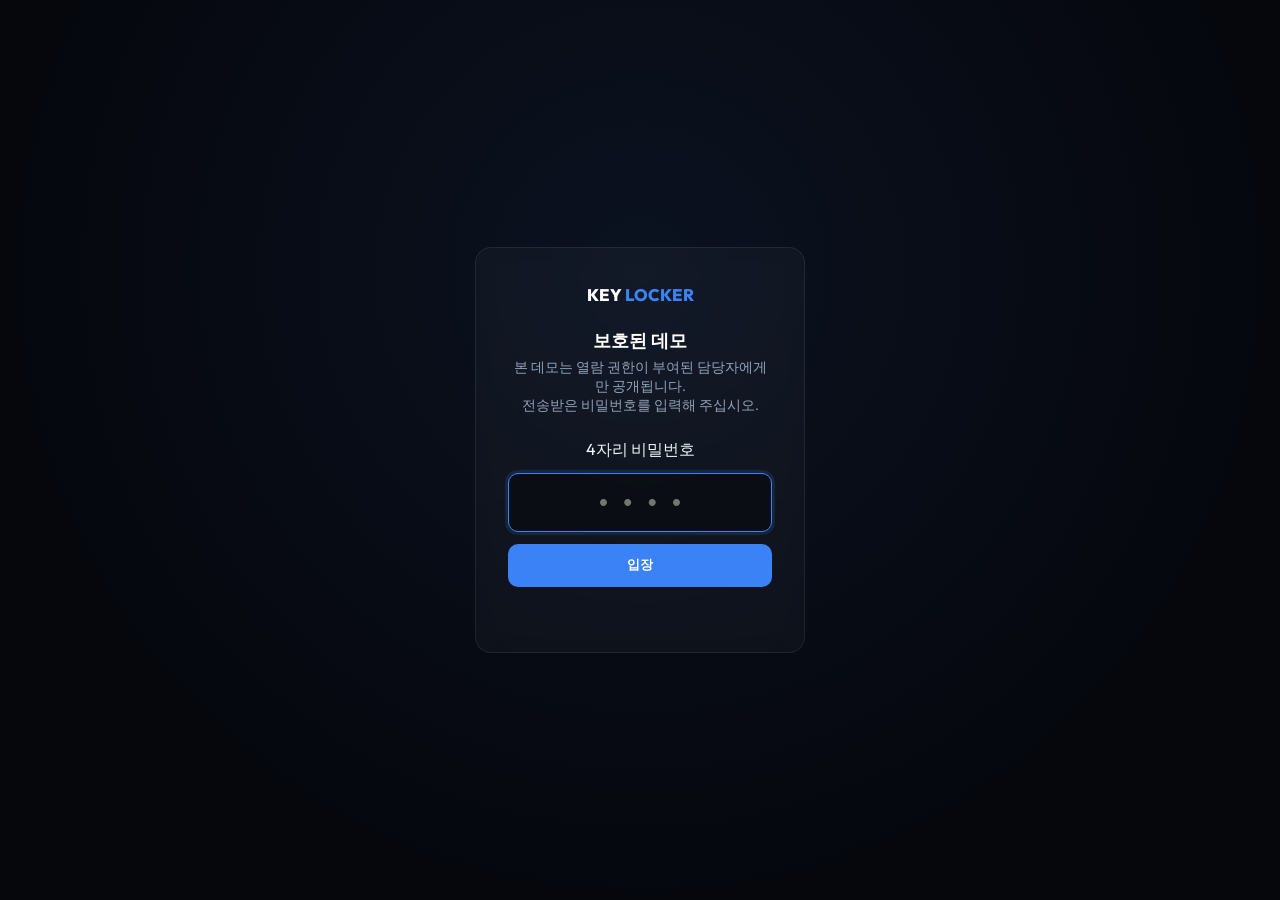
==== dashboard.html @ 2aec8d70 "스크롤 문서형을 메인으로 승격, 슬라이드덱 제거 및 대시보드 분리(dashboard.html) Co-Authored-By: Claude Fable 5 <noreply@anthrop" ====
<!DOCTYPE html>
<html lang="ko">
<head>
  <meta charset="UTF-8">
  <meta name="viewport" content="width=device-width, initial-scale=1.0">
  <title>무인 차량 키 보관함 키오스크 — 실시간 데모</title>
  <meta name="description" content="무인 차량 키 보관함 키오스크의 21.5인치 터치 UI와 20구 보관함 관리 대시보드 시뮬레이션 데모.">
  <meta name="robots" content="noindex, nofollow">
  <meta property="og:type" content="website">
  <meta property="og:locale" content="ko_KR">
  <meta property="og:title" content="무인 차량 키 보관함 키오스크 — 실시간 데모">
  <meta property="og:description" content="무인 차량 키 보관함 키오스크의 21.5인치 터치 UI와 20구 보관함 관리 대시보드 시뮬레이션 데모.">
  <meta property="og:site_name" content="키 보관함 키오스크 제안">
  <meta name="twitter:card" content="summary">
  <link rel="stylesheet" href="index.css">
  <script>window.va = window.va || function () { (window.vaq = window.vaq || []).push(arguments); };</script>
</head>
<body>

  <div id="gate-overlay" role="dialog" aria-modal="true" aria-labelledby="gate-title">
    <div class="gate-box">
      <div class="gate-logo">KEY <span>LOCKER</span></div>
      <p class="gate-title" id="gate-title">보호된 데모</p>
      <p class="gate-desc">본 데모는 열람 권한이 부여된 담당자에게만 공개됩니다.<br>전송받은 비밀번호를 입력해 주십시오.</p>
      <form id="gate-form" autocomplete="off">
        <label for="gate-input" class="sr-only">4자리 비밀번호</label>
        <input id="gate-input" type="password" inputmode="numeric" pattern="[0-9]*" maxlength="4" placeholder="••••" aria-describedby="gate-error">
        <button type="submit" class="gate-btn">입장</button>
      </form>
      <p id="gate-error" class="gate-error" role="alert" aria-live="polite"></p>
    </div>
  </div>

  <header>
    <div class="logo-container">
      <div class="logo-text"><span>KEY</span> <span>LOCKER</span></div>
      <div class="logo-badge">VEHICLE KEY HUB</div>
      <span class="logo-by">by AICube</span>
    </div>
    <a class="back-link" href="index.html">← 제안서 본문</a>
  </header>

  <main>
    <div class="dashboard-container active" id="dashboard-container">
      <div class="col-12 demo-config-bar">
        <div>
          <div class="config-title">실시간 키 보관함 키오스크 데모</div>
          <p class="config-subtitle">21.5" 터치 UI와 20구 보관함 관리 대시보드를 시뮬레이션합니다.</p>
        </div>
        <div class="config-right">
          <div style="display:flex;align-items:center;gap:0.5rem;">
            <span style="font-size:0.8rem;color:#94A3B8;">자동 재생</span>
            <label class="switch-toggle"><input type="checkbox" id="checkbox-autoplay"><span class="switch-slider"></span></label>
          </div>
          <select id="select-scenario" class="custom-select" aria-label="데모 시나리오 선택">
            <option value="deposit">시나리오: 차량키 맡기기</option>
            <option value="pickup">시나리오: 차량키 찾기</option>
            <option value="technician">시나리오: 정비사 메뉴</option>
          </select>
          <button class="btn-secondary" id="btn-reset-demo" style="padding:0.5rem 1rem;font-size:0.85rem;">데모 리셋</button>
        </div>
      </div>

      <div class="col-7 device-frame-container">
        <div class="device-frame" id="device-frame">
          <div class="device-screen">
            <div class="screen-status-bar">
              <div><span class="screen-logo">KeyLocker</span><span class="screen-badge">ONLINE</span></div>
              <div id="screen-clock">--:--:--</div>
            </div>
            <div class="kiosk-body" id="kiosk-body">
              <!-- Dynamic kiosk UI rendered by app.js -->
            </div>
          </div>
        </div>
      </div>

      <div class="col-5 db-card">
        <div>
          <span class="db-card-title">관리자 대시보드 — 20구 보관함</span>
          <span class="db-card-subtitle">실시간 열쇠함 상태 (초록:가능 · 주황:대여중 · 빨강:열림)</span>
        </div>
        <div class="locker-legend">
          <span><span class="legend-dot gray"></span>EMPTY</span>
          <span><span class="legend-dot green"></span>AVAILABLE</span>
          <span><span class="legend-dot orange"></span>RENTED</span>
          <span><span class="legend-dot red"></span>DOOR_OPEN</span>
        </div>
        <div class="locker-grid" id="locker-grid"></div>
        <dl class="locker-detail" id="locker-detail">
          <dt>선택 보관함</dt><dd id="detail-locker">—</dd>
          <dt>상태</dt><dd id="detail-status">—</dd>
          <dt>차량번호</dt><dd id="detail-plate">—</dd>
        </dl>
        <button class="btn-secondary" id="btn-test-door" style="padding:0.5rem;font-size:0.8rem;width:100%;">선택 함 도어 테스트 (원격)</button>
        <div class="event-log-container" id="event-log-box">
          <div class="log-entry"><span class="log-time">[--:--:--]</span> <span class="log-msg">KeyLocker 시스템 초기화 완료.</span></div>
        </div>
      </div>
    </div>
  </main>

  <script src="app.js"></script>
  <script>
    (function () {
      const GATE_PASSWORD = "4342";
      const STORAGE_KEY = "keylocker_proposal_auth";
      const overlay = document.getElementById("gate-overlay");
      const form = document.getElementById("gate-form");
      const input = document.getElementById("gate-input");
      const errorEl = document.getElementById("gate-error");
      function unlock(fire) {
        overlay.classList.add("gate-hidden");
        document.body.classList.remove("gate-locked");
        const first = document.querySelector("main a, main button, header a");
        if (fire && first) first.focus();
        if (fire && typeof window.va === "function") {
          window.va("event", { name: "proposal_unlocked", data: {} });
        }
      }
      if (sessionStorage.getItem(STORAGE_KEY) === "ok") { unlock(false); return; }
      document.body.classList.add("gate-locked");
      setTimeout(function () { input.focus(); }, 100);
      input.addEventListener("input", function () { input.value = input.value.replace(/[^0-9]/g, ""); });
      form.addEventListener("submit", function (e) {
        e.preventDefault();
        if (input.value === GATE_PASSWORD) {
          sessionStorage.setItem(STORAGE_KEY, "ok");
          errorEl.textContent = "";
          unlock(true);
        } else {
          errorEl.textContent = "비밀번호가 올바르지 않습니다.";
          input.value = "";
          input.focus();
          overlay.querySelector(".gate-box").classList.add("gate-shake");
          setTimeout(function () { overlay.querySelector(".gate-box").classList.remove("gate-shake"); }, 400);
        }
      });
    })();
  </script>
  <script defer src="/_vercel/insights/script.js"></script>
</body>
</html>
---- index.css ----
@import url('https://fonts.googleapis.com/css2?family=Outfit:wght@300;400;500;600;700;800&family=Inter:wght@300;400;500;600;700&display=swap');

:root {
  --bg-primary: #050811;
  --bg-secondary: #0a0e1a;
  --bg-card: rgba(255, 255, 255, 0.025);
  --bg-card-hover: rgba(255, 255, 255, 0.06);
  --border-color: rgba(255, 255, 255, 0.07);
  --border-hover: rgba(255, 255, 255, 0.15);

  --primary-blue: #3b82f6;
  --primary-blue-glow: rgba(59, 130, 246, 0.35);
  --primary-blue-dim: rgba(59, 130, 246, 0.15);

  --accent-cyan: #06b6d4;
  --accent-cyan-glow: rgba(6, 182, 212, 0.35);

  --accent-silver: #94a3b8;
  --accent-green: #22c55e;
  --accent-green-glow: rgba(34, 197, 94, 0.35);
  --accent-orange: #f59e0b;
  --accent-orange-glow: rgba(245, 158, 11, 0.35);
  --accent-red: #ef4444;
  --accent-red-glow: rgba(239, 68, 68, 0.35);

  --font-display: 'Outfit', sans-serif;
  --font-sans: 'Inter', sans-serif;
  --transition-smooth: all 0.4s cubic-bezier(0.16, 1, 0.3, 1);
  --transition-fast: all 0.2s ease;
}

* { margin: 0; padding: 0; box-sizing: border-box; -webkit-font-smoothing: antialiased; }

body {
  background-color: var(--bg-primary);
  background-image:
    radial-gradient(circle at 10% 20%, rgba(59, 130, 246, 0.07) 0%, transparent 40%),
    radial-gradient(circle at 90% 80%, rgba(6, 182, 212, 0.06) 0%, transparent 40%),
    radial-gradient(circle at 50% 50%, rgba(15, 23, 42, 0.5) 0%, #050811 100%);
  color: #f1f5f9;
  font-family: var(--font-sans);
  height: 100vh;
  overflow: hidden;
  display: flex;
  flex-direction: column;
}

/* Password Gate */
body.gate-locked { overflow: hidden; }
#gate-overlay {
  position: fixed; inset: 0; z-index: 99999;
  display: flex; align-items: center; justify-content: center;
  background: radial-gradient(circle at 50% 30%, #0b1220 0%, #05070d 72%);
  font-family: var(--font-display);
}
#gate-overlay.gate-hidden { display: none; }
.gate-box {
  width: 330px; max-width: 86vw; padding: 2.25rem 2rem;
  background: rgba(255, 255, 255, 0.03);
  border: 1px solid rgba(255, 255, 255, 0.08);
  border-radius: 16px; text-align: center; backdrop-filter: blur(8px);
}
.gate-logo { font-weight: 800; font-size: 1.05rem; color: #fff; margin-bottom: 1.4rem; }
.gate-logo span { color: var(--primary-blue); }
.gate-title { color: #fff; font-size: 1.15rem; font-weight: 700; margin-bottom: 0.35rem; }
.gate-desc { color: #94a3b8; font-size: 0.85rem; margin-bottom: 1.5rem; }
#gate-form { display: flex; flex-direction: column; gap: 0.75rem; }
#gate-input {
  width: 100%; padding: 0.85rem; font-size: 1.6rem; letter-spacing: 0.6em; text-indent: 0.6em;
  text-align: center; color: #fff; background: rgba(0, 0, 0, 0.35);
  border: 1px solid rgba(255, 255, 255, 0.12); border-radius: 10px; outline: none;
}
#gate-input:focus { border-color: var(--primary-blue); box-shadow: 0 0 0 3px var(--primary-blue-dim); }
.gate-btn {
  width: 100%; padding: 0.8rem; font-weight: 700; color: #fff;
  background: var(--primary-blue); border: none; border-radius: 10px; cursor: pointer;
}
.gate-error { color: #f87171; font-size: 0.8rem; min-height: 1.1em; margin-top: 0.9rem; }
@keyframes gate-shake {
  10%, 90% { transform: translateX(-1px); }
  20%, 80% { transform: translateX(2px); }
  30%, 50%, 70% { transform: translateX(-4px); }
  40%, 60% { transform: translateX(4px); }
}
.gate-shake { animation: gate-shake 0.4s; }

/* Header */
header {
  display: flex; justify-content: space-between; align-items: center;
  padding: 1.25rem 2.5rem;
  background: rgba(5, 8, 17, 0.85); backdrop-filter: blur(20px);
  border-bottom: 1px solid var(--border-color); z-index: 100; flex-shrink: 0;
}
.logo-container { display: flex; align-items: center; gap: 0.75rem; }
.logo-text { font-family: var(--font-display); font-weight: 800; font-size: 1.6rem; letter-spacing: -1px; }
.logo-text span:first-child { color: #fff; }
.logo-text span:last-child { color: var(--primary-blue); text-shadow: 0 0 15px var(--primary-blue-glow); }
.logo-badge {
  font-size: 0.65rem; font-weight: 600; background: var(--primary-blue-dim);
  border: 1px solid var(--primary-blue); color: var(--primary-blue);
  padding: 0.2rem 0.5rem; border-radius: 4px; letter-spacing: 1px;
}
.mode-toggle {
  display: flex; background: rgba(255, 255, 255, 0.02);
  border: 1px solid var(--border-color); padding: 0.25rem; border-radius: 9999px; gap: 0.25rem;
}
.toggle-btn {
  background: transparent; border: none; color: #94a3b8;
  padding: 0.6rem 1.5rem; border-radius: 9999px;
  font-family: var(--font-display); font-size: 0.9rem; font-weight: 600; cursor: pointer;
  transition: var(--transition-smooth);
}
.toggle-btn.active {
  background: var(--primary-blue); color: #fff; box-shadow: 0 4px 15px var(--primary-blue-glow);
}
.nav-controls { display: flex; align-items: center; gap: 1rem; }
.nav-btn {
  background: var(--bg-card); border: 1px solid var(--border-color); color: #fff;
  width: 2.75rem; height: 2.75rem; border-radius: 50%; cursor: pointer;
  display: flex; align-items: center; justify-content: center; transition: var(--transition-fast);
}
.nav-btn:hover { background: var(--primary-blue); border-color: var(--primary-blue); }
.nav-btn:disabled { opacity: 0.3; cursor: not-allowed; }
.slide-indicator { font-family: var(--font-display); color: #94a3b8; min-width: 4rem; text-align: center; }

/* Main */
main {
  flex: 1; display: flex; flex-direction: column;
  padding: 1.5rem 2.5rem; max-width: 1600px; width: 100%; margin: 0 auto;
  height: calc(100vh - 72px); overflow: hidden;
}

/* Slides */
.slides-wrapper { position: relative; flex: 1; display: flex; align-items: center; height: 100%; width: 100%; }
.slide-deck { width: 100%; height: 100%; position: relative; }
.slide {
  position: absolute; inset: 0; opacity: 0; visibility: hidden;
  transform: translateY(20px) scale(0.98);
  transition: opacity 0.5s ease, transform 0.5s cubic-bezier(0.16, 1, 0.3, 1), visibility 0.5s;
  display: grid; grid-template-columns: 1.15fr 0.85fr; gap: 3rem; align-items: center;
}
.slide.active { opacity: 1; visibility: visible; transform: none; z-index: 10; }
.slide-info { display: flex; flex-direction: column; gap: 1.25rem; }
.slide-number {
  font-family: var(--font-display); font-size: 0.85rem; font-weight: 700;
  color: var(--primary-blue); letter-spacing: 2px;
}
.slide-title { font-family: var(--font-display); font-size: 2.5rem; font-weight: 800; line-height: 1.25; }
.slide-title strong { color: var(--accent-cyan); }
.slide-description { font-size: 1.05rem; line-height: 1.7; color: #94a3b8; }
.slide-features { display: flex; flex-direction: column; gap: 0.85rem; }
.feature-item {
  display: flex; gap: 0.75rem; padding: 0.85rem 1rem;
  background: var(--bg-card); border: 1px solid var(--border-color); border-radius: 12px;
}
.feature-icon { color: var(--primary-blue); font-weight: bold; }
.feature-text h4 { font-family: var(--font-display); color: #fff; margin-bottom: 0.15rem; }
.feature-text p { font-size: 0.85rem; color: #94a3b8; line-height: 1.45; }

.slide-visual { display: flex; flex-direction: column; gap: 1rem; justify-content: center; min-height: 0; }
.image-container {
  width: 100%; aspect-ratio: 16/9; border-radius: 20px; overflow: hidden;
  border: 1px solid var(--border-color); background: rgba(0, 0, 0, 0.4);
  box-shadow: 0 20px 40px rgba(0, 0, 0, 0.5); position: relative;
}
.slide-image {
  width: 100%; height: 100%; object-fit: cover; transition: transform 0.6s ease;
}
.image-container.contain-img .slide-image { object-fit: contain; padding: 0.5rem; }
.image-container:hover .slide-image { transform: scale(1.03); }
.image-container.contain-img:hover .slide-image { transform: scale(1.01); }

.interactive-card {
  background: rgba(10, 14, 26, 0.75); backdrop-filter: blur(16px);
  border: 1px solid var(--border-color); border-radius: 16px; padding: 1.25rem;
}
.interactive-card::before {
  content: ''; position: absolute; top: 0; left: 0; width: 100%; height: 2px;
  background: linear-gradient(90deg, transparent, var(--primary-blue), transparent);
}
.card-title {
  font-family: var(--font-display); font-size: 1.1rem; font-weight: 700;
  color: #fff; margin-bottom: 0.75rem;
}

.hero-tag {
  display: inline-block; font-family: var(--font-display); font-size: 0.9rem; font-weight: 700;
  color: var(--primary-blue); background: var(--primary-blue-dim);
  border: 1px solid var(--primary-blue); padding: 0.4rem 1rem; border-radius: 9999px; align-self: flex-start;
}
.hero-btns { display: flex; gap: 1.25rem; margin-top: 1rem; flex-wrap: wrap; }
.btn-primary {
  background: var(--primary-blue); color: #fff; border: none;
  font-family: var(--font-display); font-size: 1rem; font-weight: 700;
  padding: 0.85rem 2rem; border-radius: 12px; cursor: pointer;
  display: flex; align-items: center; gap: 0.75rem;
  box-shadow: 0 5px 20px var(--primary-blue-glow); transition: var(--transition-smooth);
}
.btn-primary:hover { transform: translateY(-2px); }
.btn-secondary {
  background: transparent; color: #fff; border: 1px solid var(--border-color);
  font-family: var(--font-display); font-size: 1rem; font-weight: 700;
  padding: 0.85rem 2rem; border-radius: 12px; cursor: pointer; transition: var(--transition-smooth);
}
.btn-secondary:hover { background: rgba(255, 255, 255, 0.05); }

/* Slider widgets */
.slider-labels { display: flex; justify-content: space-between; font-size: 0.85rem; color: #94a3b8; margin-bottom: 0.5rem; }
.custom-range { -webkit-appearance: none; width: 100%; height: 6px; border-radius: 9999px; background: rgba(255,255,255,0.1); outline: none; cursor: pointer; }
.custom-range::-webkit-slider-thumb {
  -webkit-appearance: none; width: 20px; height: 20px; border-radius: 50%;
  background: var(--primary-blue); box-shadow: 0 0 10px var(--primary-blue-glow); cursor: pointer;
}
.metrics-grid { display: grid; grid-template-columns: repeat(3, 1fr); gap: 0.75rem; margin-top: 0.75rem; }
.metric-card {
  background: rgba(255,255,255,0.02); border: 1px solid var(--border-color);
  border-radius: 10px; padding: 0.65rem; text-align: center;
}
.metric-card.alert-active { border-color: var(--accent-red); background: rgba(239,68,68,0.04); }
.metric-label { font-size: 0.75rem; color: #94a3b8; margin-bottom: 0.25rem; }
.metric-value { font-family: var(--font-display); font-size: 1.2rem; font-weight: 700; }
.metric-value.blue { color: var(--primary-blue); }
.metric-value.cyan { color: var(--accent-cyan); }
.metric-value.red { color: var(--accent-red); }
.metric-value.green { color: var(--accent-green); }

/* Architecture nodes */
.node-list { display: flex; flex-direction: column; gap: 0.65rem; }
.node-item {
  background: rgba(255,255,255,0.02); border: 1px solid var(--border-color);
  border-radius: 10px; padding: 0.75rem 1rem; display: flex; justify-content: space-between;
  align-items: center; cursor: pointer; transition: var(--transition-fast);
}
.node-item:hover, .node-item.selected { background: var(--primary-blue-dim); border-color: var(--primary-blue); }
.node-name { font-family: var(--font-display); font-weight: 600; font-size: 0.95rem; }
.node-desc { font-size: 0.8rem; color: #94a3b8; margin-top: 0.15rem; }
.node-data-pill { font-size: 0.75rem; background: var(--bg-card); border: 1px solid var(--border-color); padding: 0.2rem 0.6rem; border-radius: 9999px; color: #94a3b8; font-family: monospace; }
.flow-path { stroke-dasharray: 8 4; animation: flowDash 1s linear infinite; }
@keyframes flowDash { to { stroke-dashoffset: -12; } }

/* Scenario widget */
.scenario-tabs { display: flex; gap: 0.5rem; margin-bottom: 0.75rem; }
.btn-preset {
  background: rgba(255,255,255,0.03); border: 1px solid var(--border-color);
  color: #94a3b8; padding: 0.4rem 0.85rem; border-radius: 8px; font-size: 0.8rem; cursor: pointer;
}
.btn-preset.active { background: var(--primary-blue-dim); border-color: var(--primary-blue); color: #fff; }
.scenario-steps { display: flex; flex-direction: column; gap: 0.5rem; }
.step-item {
  display: flex; align-items: center; gap: 0.75rem; padding: 0.65rem;
  background: rgba(255,255,255,0.02); border: 1px solid var(--border-color); border-radius: 8px;
  opacity: 0.4; transition: var(--transition-fast);
}
.step-item.active { opacity: 1; border-color: var(--primary-blue); background: var(--primary-blue-dim); }
.step-num {
  width: 1.5rem; height: 1.5rem; border-radius: 50%; background: var(--primary-blue);
  color: #fff; font-size: 0.75rem; font-weight: 700; display: flex; align-items: center; justify-content: center;
}
.keypad { display: grid; grid-template-columns: repeat(3, 1fr); gap: 0.4rem; margin-top: 0.5rem; }
.keypad-btn {
  padding: 0.65rem; background: rgba(255,255,255,0.04); border: 1px solid var(--border-color);
  border-radius: 8px; color: #fff; font-size: 1.1rem; font-weight: 600; cursor: pointer;
}
.keypad-btn:hover { background: var(--primary-blue-dim); border-color: var(--primary-blue); }
.keypad-display {
  background: rgba(0,0,0,0.35); border: 1px solid var(--border-color); border-radius: 8px;
  padding: 0.75rem; text-align: center; font-family: var(--font-display); font-size: 1.4rem;
  letter-spacing: 0.15em; margin-bottom: 0.5rem; min-height: 2.5rem;
}

/* Comparison */
.comparison-grid { display: grid; grid-template-columns: 1fr 1fr; gap: 0.75rem; }
.comp-card { border: 1px solid var(--border-color); border-radius: 12px; padding: 1rem; min-height: 140px; }
.comp-card.manual { background: rgba(239,68,68,0.03); }
.comp-card.auto { background: rgba(34,197,94,0.03); border-color: var(--accent-green); }
.comp-title { font-family: var(--font-display); font-size: 0.8rem; font-weight: 700; text-transform: uppercase; margin-bottom: 0.5rem; }
.comp-card.manual .comp-title { color: var(--accent-red); }
.comp-card.auto .comp-title { color: var(--accent-green); }
.comp-list { list-style: none; font-size: 0.85rem; color: #94a3b8; display: flex; flex-direction: column; gap: 0.4rem; }
.comp-list li::before { content: '• '; }
.comp-list li.good { color: var(--accent-green); }
.comp-list li.bad { color: var(--accent-red); }

/* Roadmap */
.roadmap-timeline { display: flex; flex-direction: column; gap: 0.85rem; }
.roadmap-phase {
  border: 1px solid var(--border-color); border-radius: 10px; padding: 0.85rem 1rem; cursor: pointer;
}
.roadmap-phase.active { border-color: var(--primary-blue); background: var(--primary-blue-dim); }
.phase-header { display: flex; justify-content: space-between; align-items: center; }
.phase-number {
  background: var(--primary-blue); color: #fff; width: 1.5rem; height: 1.5rem;
  border-radius: 50%; display: inline-flex; align-items: center; justify-content: center;
  font-size: 0.75rem; font-weight: 700; margin-right: 0.5rem;
}
.phase-details { margin-top: 0.75rem; padding-top: 0.75rem; border-top: 1px dashed var(--border-color); display: none; flex-direction: column; gap: 0.4rem; }
.roadmap-phase.active .phase-details { display: flex; }
.detail-task { display: flex; align-items: center; gap: 0.5rem; font-size: 0.85rem; color: #94a3b8; cursor: pointer; }
.detail-task input { accent-color: var(--primary-blue); }
.sys-bar-bg { width: 100%; height: 8px; background: rgba(255,255,255,0.05); border-radius: 9999px; overflow: hidden; }
.sys-bar-fill { height: 100%; background: var(--primary-blue); transition: width 0.5s ease; border-radius: 9999px; }
.sys-label-group { display: flex; justify-content: space-between; font-size: 0.85rem; color: #94a3b8; margin-bottom: 0.35rem; }

.benefit-cards { display: flex; flex-direction: column; gap: 0.65rem; }
.benefit-card {
  background: rgba(255,255,255,0.015); border: 1px solid var(--border-color);
  border-radius: 8px; padding: 0.75rem;
}
.benefit-card h4 { font-size: 0.9rem; margin-bottom: 0.2rem; }
.benefit-card p { font-size: 0.8rem; color: #94a3b8; }

/* Dashboard */
.dashboard-container { display: none; grid-template-columns: repeat(12, 1fr); gap: 1.25rem; height: 100%; overflow-y: auto; padding-bottom: 2rem; }
.dashboard-container.active { display: grid; }
.col-12 { grid-column: span 12; }
.col-7 { grid-column: span 7; }
.col-5 { grid-column: span 5; }

.demo-config-bar {
  display: flex; justify-content: space-between; align-items: center;
  background: var(--bg-card); border: 1px solid var(--border-color);
  border-radius: 16px; padding: 1.25rem 1.75rem;
}
.config-title { font-family: var(--font-display); font-size: 1.3rem; font-weight: 700; }
.config-subtitle { font-size: 0.85rem; color: #94a3b8; }
.config-right { display: flex; align-items: center; gap: 1rem; flex-wrap: wrap; }
.custom-select {
  background: var(--bg-secondary); border: 1px solid var(--border-color); color: #fff;
  padding: 0.55rem 1rem; border-radius: 10px; font-size: 0.85rem; cursor: pointer;
}

/* Kiosk device frame */
.device-frame-container { display: flex; justify-content: center; align-items: flex-start; }
.device-frame {
  background: #111827; border: 12px solid #334155; border-radius: 24px;
  width: 100%; max-width: 480px; box-shadow: 0 25px 50px rgba(0,0,0,0.6), 0 0 40px var(--primary-blue-dim);
}
.device-screen {
  margin: 8px; border-radius: 16px; background: #03050a; overflow: hidden;
  display: flex; flex-direction: column; min-height: 520px;
}
.screen-status-bar {
  display: flex; justify-content: space-between; padding: 0.5rem 1rem;
  background: #080d1a; border-bottom: 1px solid rgba(255,255,255,0.03);
  font-size: 0.75rem; color: #64748b;
}
.screen-logo { font-family: var(--font-display); font-weight: 800; color: #fff; }
.screen-badge {
  font-size: 0.6rem; background: rgba(34,197,94,0.1); color: var(--accent-green);
  border: 1px solid var(--accent-green); padding: 0.1rem 0.4rem; border-radius: 4px; margin-left: 0.5rem;
}
.kiosk-body { flex: 1; padding: 1.25rem; display: flex; flex-direction: column; gap: 1rem; }
.kiosk-step-bar {
  text-align: center; font-size: 0.8rem; color: var(--accent-cyan);
  font-family: var(--font-display); font-weight: 600;
}
.kiosk-title { font-family: var(--font-display); font-size: 1.35rem; font-weight: 700; text-align: center; }
.kiosk-subtitle { font-size: 0.85rem; color: #94a3b8; text-align: center; line-height: 1.5; }
.kiosk-menu { display: flex; flex-direction: column; gap: 0.75rem; flex: 1; justify-content: center; }
.kiosk-menu-btn {
  padding: 1.25rem; background: var(--primary-blue-dim); border: 2px solid var(--primary-blue);
  border-radius: 14px; color: #fff; font-family: var(--font-display); font-size: 1.1rem;
  font-weight: 700; cursor: pointer; transition: var(--transition-fast); text-align: center;
}
.kiosk-menu-btn:hover { background: var(--primary-blue); box-shadow: 0 0 20px var(--primary-blue-glow); }
.kiosk-menu-btn.secondary { background: transparent; border-color: var(--border-color); font-size: 0.9rem; }
.kiosk-locker-assigned {
  text-align: center; padding: 1.5rem; background: var(--primary-blue-dim);
  border: 2px solid var(--primary-blue); border-radius: 16px;
}
.locker-num-big { font-family: var(--font-display); font-size: 3rem; font-weight: 800; color: var(--accent-cyan); }
.door-animation {
  width: 80px; height: 60px; margin: 1rem auto; background: #1e293b;
  border: 2px solid var(--accent-cyan); border-radius: 4px; position: relative; overflow: hidden;
}
.door-animation .door-panel {
  position: absolute; inset: 0; background: linear-gradient(135deg, #334155, #1e293b);
  transition: transform 0.8s cubic-bezier(0.16, 1, 0.3, 1); transform-origin: left;
}
.door-animation.open .door-panel { transform: perspective(200px) rotateY(-75deg); }

/* Admin dashboard lockers */
.db-card {
  background: rgba(10, 14, 26, 0.75); border: 1px solid var(--border-color);
  border-radius: 16px; padding: 1.25rem; display: flex; flex-direction: column; gap: 1rem;
}
.db-card-title { font-family: var(--font-display); font-size: 1.1rem; font-weight: 700; }
.db-card-subtitle { font-size: 0.8rem; color: #94a3b8; display: block; }
.locker-grid { display: grid; grid-template-columns: repeat(5, 1fr); gap: 0.5rem; }
.locker-cell {
  aspect-ratio: 1; border-radius: 8px; border: 2px solid var(--border-color);
  display: flex; flex-direction: column; align-items: center; justify-content: center;
  font-family: var(--font-display); font-size: 0.75rem; font-weight: 700; cursor: pointer;
  transition: var(--transition-fast); position: relative;
}
.locker-cell .locker-id { font-size: 1rem; }
.locker-cell .locker-status { font-size: 0.55rem; color: #94a3b8; margin-top: 0.15rem; text-align: center; }
.locker-cell.empty { background: rgba(100,116,139,0.15); border-color: #475569; }
.locker-cell.available { background: rgba(34,197,94,0.12); border-color: var(--accent-green); color: var(--accent-green); }
.locker-cell.reserved, .locker-cell.rented { background: rgba(245,158,11,0.12); border-color: var(--accent-orange); color: var(--accent-orange); }
.locker-cell.door_open, .locker-cell.door_error { background: rgba(239,68,68,0.12); border-color: var(--accent-red); color: var(--accent-red); animation: pulseRed 1.5s infinite; }
.locker-cell.selected { box-shadow: 0 0 12px var(--primary-blue-glow); border-color: var(--primary-blue) !important; }
@keyframes pulseRed { 0%, 100% { opacity: 1; } 50% { opacity: 0.7; } }

.locker-legend { display: flex; flex-wrap: wrap; gap: 0.75rem; font-size: 0.75rem; color: #94a3b8; }
.legend-dot { width: 10px; height: 10px; border-radius: 2px; display: inline-block; margin-right: 0.25rem; }
.legend-dot.green { background: var(--accent-green); }
.legend-dot.orange { background: var(--accent-orange); }
.legend-dot.red { background: var(--accent-red); }
.legend-dot.gray { background: #64748b; }

.locker-detail {
  background: rgba(0,0,0,0.3); border: 1px solid var(--border-color);
  border-radius: 10px; padding: 0.85rem; font-size: 0.85rem;
}
.locker-detail dt { color: #94a3b8; margin-top: 0.35rem; }
.locker-detail dd { color: #fff; font-weight: 600; margin-left: 0; }

.event-log-container {
  background: #03050a; border: 1px solid var(--border-color); border-radius: 10px;
  padding: 0.75rem; font-family: monospace; font-size: 0.75rem; height: 160px; overflow-y: auto;
}
.log-entry { line-height: 1.4; }
.log-time { color: var(--primary-blue); }
.log-msg { color: #94a3b8; }

.switch-toggle { position: relative; display: inline-block; width: 40px; height: 20px; }
.switch-toggle input { opacity: 0; width: 0; height: 0; }
.switch-slider {
  position: absolute; inset: 0; background: rgba(255,255,255,0.08);
  border-radius: 34px; border: 1px solid var(--border-color); cursor: pointer; transition: 0.3s;
}
.switch-slider:before {
  content: ''; position: absolute; height: 12px; width: 12px; left: 3px; bottom: 3px;
  background: #94a3b8; border-radius: 50%; transition: 0.3s;
}
.switch-toggle input:checked + .switch-slider { background: var(--primary-blue-dim); border-color: var(--primary-blue); }
.switch-toggle input:checked + .switch-slider:before { transform: translateX(20px); background: var(--accent-cyan); }

/* Responsive */
@media (max-width: 1024px) {
  header { padding: 1rem 1.5rem; }
  main { padding: 1.25rem 1.5rem; }
  .slide { gap: 1.75rem; }
  .slide-title { font-size: 2rem; }
}
@media (max-width: 768px) {
  body { height: auto; overflow-y: auto; }
  header { flex-wrap: wrap; justify-content: center; gap: 0.65rem; padding: 0.75rem; }
  .logo-container { flex: 1 1 100%; justify-content: center; }
  .mode-toggle { flex: 1 1 100%; justify-content: center; }
  main { height: auto; overflow: visible; padding: 1rem; }
  .slides-wrapper { height: auto; display: block; }
  .slide {
    position: relative; display: none; grid-template-columns: 1fr; gap: 1.5rem;
    height: auto; opacity: 1; visibility: visible; transform: none;
  }
  .slide.active { display: flex; flex-direction: column; }
  .hero-btns { flex-direction: column; }
  .btn-primary, .btn-secondary { width: 100%; justify-content: center; }
  .comparison-grid, .metrics-grid { grid-template-columns: 1fr; }
  .dashboard-container.active { display: flex; flex-direction: column; }
  .col-7, .col-5, .col-12 { grid-column: auto; width: 100%; }
  .demo-config-bar { flex-direction: column; align-items: stretch; gap: 0.75rem; }
  .locker-grid { grid-template-columns: repeat(4, 1fr); }
}
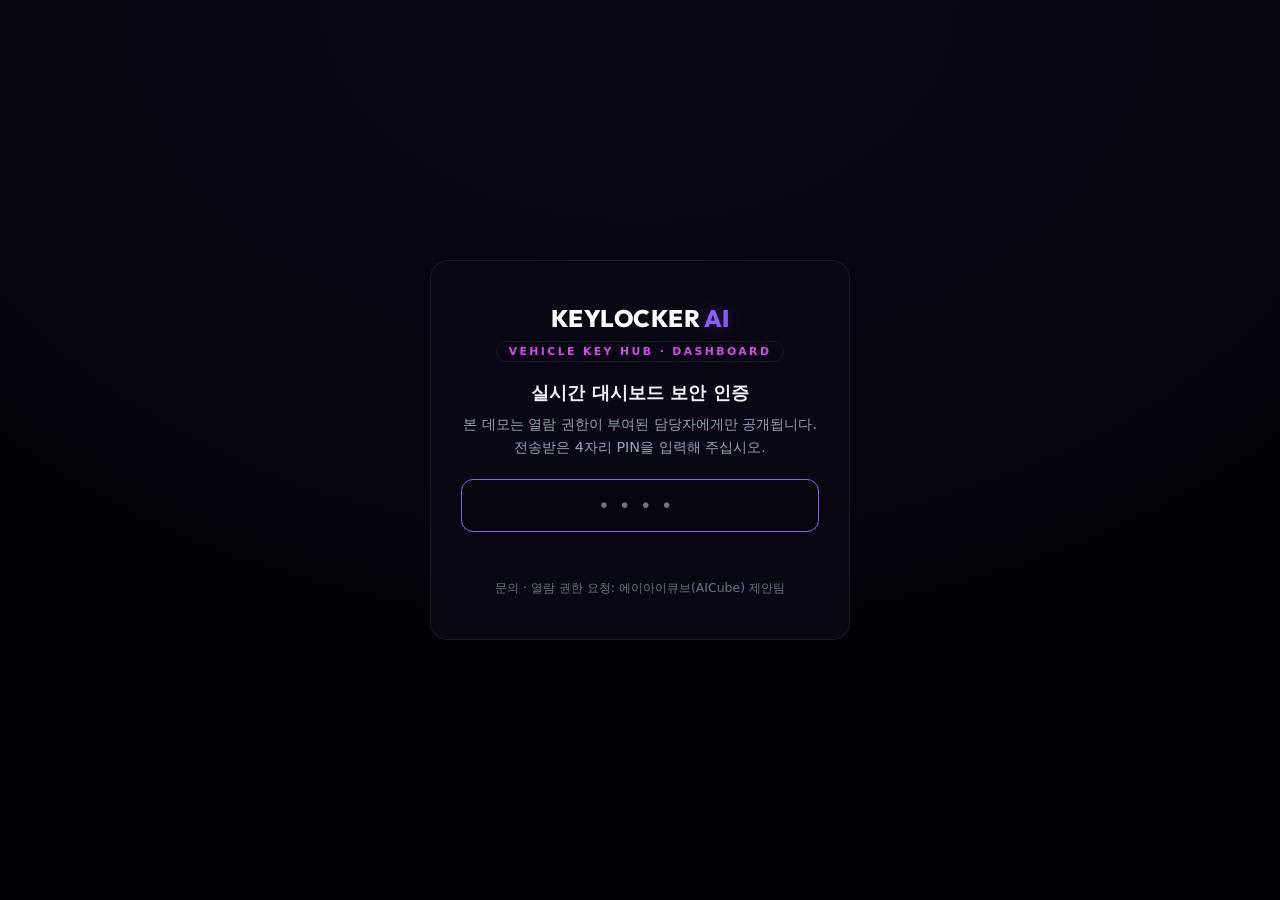
==== commit 434da66a: "키보관함 정본을 prduct13 통합본으로 교체 (VOLVO 적용사례 흡수, 3→1 통합) Co-Authored-By: Claude Fable 5 <noreply@anthropic" ====
--- a/dashboard.html
+++ b/dashboard.html
@@ -3,141 +3,315 @@
 <head>
   <meta charset="UTF-8">
   <meta name="viewport" content="width=device-width, initial-scale=1.0">
-  <title>무인 차량 키 보관함 키오스크 — 실시간 데모</title>
-  <meta name="description" content="무인 차량 키 보관함 키오스크의 21.5인치 터치 UI와 20구 보관함 관리 대시보드 시뮬레이션 데모.">
+  <title>무인 차량 키 보관함 키오스크 — 실시간 대시보드</title>
+  <meta name="description" content="정비소·서비스센터를 위한 실외용 무인 차량 키 보관함 키오스크 도입 제안 — 실시간 대시보드 데모.">
   <meta name="robots" content="noindex, nofollow">
   <meta property="og:type" content="website">
   <meta property="og:locale" content="ko_KR">
-  <meta property="og:title" content="무인 차량 키 보관함 키오스크 — 실시간 데모">
-  <meta property="og:description" content="무인 차량 키 보관함 키오스크의 21.5인치 터치 UI와 20구 보관함 관리 대시보드 시뮬레이션 데모.">
+  <meta property="og:title" content="무인 차량 키 보관함 키오스크 — 실시간 대시보드">
+  <meta property="og:description" content="정비소·서비스센터를 위한 실외용 무인 차량 키 보관함 키오스크 도입 제안 — 실시간 대시보드 데모.">
   <meta property="og:site_name" content="키 보관함 키오스크 제안">
   <meta name="twitter:card" content="summary">
+
+  <!-- 원본 대시보드 스타일시트 (원본 그대로 사용) -->
   <link rel="stylesheet" href="index.css">
-  <script>window.va = window.va || function () { (window.vaq = window.vaq || []).push(arguments); };</script>
+
+  <!-- Vercel Web Analytics 큐 초기화 -->
+  <script>
+    window.va = window.va || function () { (window.vaq = window.vaq || []).push(arguments); };
+  </script>
+
+  <!-- PIN 게이트 전용 스타일 (index.css에는 게이트 스타일이 없으므로 최소 인라인 정의) -->
+  <style>
+    .kl-gate {
+      position: fixed; inset: 0; z-index: 1000;
+      display: flex; align-items: center; justify-content: center; padding: 24px;
+      background: radial-gradient(120% 120% at 50% 0%, #0b0716 0%, #040209 60%, #020106 100%);
+    }
+    .kl-gate-card {
+      width: 100%; max-width: 420px;
+      background: var(--bg-secondary); border: 1px solid var(--border-color);
+      border-radius: 18px; padding: 42px 30px; text-align: center;
+    }
+    .kl-gate-logo { font-family: var(--font-display); font-weight: 800; font-size: 1.5rem; letter-spacing: 0.5px; color: #FFFFFF; }
+    .kl-gate-logo span { color: var(--primary-purple); text-shadow: 0 0 15px var(--primary-purple-glow); }
+    .kl-gate-badge {
+      display: inline-block; margin-top: 8px; font-size: 0.68rem; font-weight: 700; letter-spacing: 0.22em;
+      color: var(--accent-fuchsia); border: 1px solid var(--border-color); border-radius: 99px; padding: 3px 12px;
+    }
+    .kl-gate-title { margin-top: 18px; font-size: 1.15rem; font-weight: 800; color: #F1F5F9; }
+    .kl-gate-desc { margin-top: 8px; font-size: 0.9rem; color: #94A3B8; line-height: 1.6; }
+    .kl-gate-input {
+      width: 100%; margin-top: 20px; padding: 14px 16px; font-size: 1.2rem; font-family: inherit;
+      text-align: center; letter-spacing: 0.5em; color: #F1F5F9;
+      background: rgba(0, 0, 0, 0.35); border: 1.5px solid var(--border-hover); border-radius: 12px;
+    }
+    .kl-gate-input:focus { border-color: var(--primary-purple); outline: none; }
+    .kl-gate-error { min-height: 1.3em; margin-top: 12px; font-size: 0.85rem; color: #f87171; font-weight: 600; }
+    .kl-gate-note { margin-top: 18px; font-size: 0.78rem; color: #64748B; }
+    .kl-gate.kl-shake .kl-gate-card { animation: klshake 0.4s; }
+    @keyframes klshake {
+      0%, 100% { transform: translateX(0); }
+      20%, 60% { transform: translateX(-8px); }
+      40%, 80% { transform: translateX(8px); }
+    }
+    .kl-sr-only { position: absolute; width: 1px; height: 1px; padding: 0; margin: -1px; overflow: hidden; clip: rect(0, 0, 0, 0); white-space: nowrap; border: 0; }
+    body.kl-gate-locked { overflow: hidden; }
+
+    /* 관리자 관제 패널 보조 스타일 (index.css 토큰 재사용) */
+    .db-card {
+      background: var(--bg-card); border: 1px solid var(--border-color); border-radius: 16px;
+      padding: 1.25rem; display: flex; flex-direction: column; gap: 0.9rem; min-height: 0;
+    }
+    .db-card-head { display: flex; flex-direction: column; gap: 0.25rem; }
+    .db-card-title { font-family: var(--font-display); font-size: 1.05rem; font-weight: 700; color: #FFFFFF; }
+    .db-card-subtitle { font-size: 0.8rem; color: #94A3B8; }
+    .locker-legend { display: flex; flex-wrap: wrap; gap: 0.75rem; font-size: 0.72rem; color: #94A3B8; }
+    .locker-legend span { display: inline-flex; align-items: center; gap: 0.35rem; }
+    .legend-dot { width: 9px; height: 9px; border-radius: 3px; display: inline-block; }
+    .legend-dot.gray { background: #64748B; }
+    .legend-dot.green { background: #10b981; }
+    .legend-dot.orange { background: #f59e0b; }
+    .legend-dot.fuchsia { background: var(--accent-fuchsia); }
+    .legend-dot.red { background: var(--accent-red); }
+    .telemetry-grid { display: grid; grid-template-columns: repeat(3, 1fr); gap: 0.5rem; }
+    .telemetry-cell {
+      background: rgba(255, 255, 255, 0.02); border: 1px solid var(--border-color);
+      border-radius: 8px; padding: 0.55rem 0.4rem; text-align: center;
+    }
+    .telemetry-label { font-size: 0.6rem; color: #64748B; text-transform: uppercase; letter-spacing: 0.05em; }
+    .telemetry-value { font-family: var(--font-display); font-size: 0.95rem; font-weight: 700; color: var(--primary-purple); }
+    .event-log-container { flex: 1; min-height: 130px; max-height: 220px; }
+  </style>
 </head>
 <body>
 
-  <div id="gate-overlay" role="dialog" aria-modal="true" aria-labelledby="gate-title">
-    <div class="gate-box">
-      <div class="gate-logo">KEY <span>LOCKER</span></div>
-      <p class="gate-title" id="gate-title">보호된 데모</p>
-      <p class="gate-desc">본 데모는 열람 권한이 부여된 담당자에게만 공개됩니다.<br>전송받은 비밀번호를 입력해 주십시오.</p>
-      <form id="gate-form" autocomplete="off">
-        <label for="gate-input" class="sr-only">4자리 비밀번호</label>
-        <input id="gate-input" type="password" inputmode="numeric" pattern="[0-9]*" maxlength="4" placeholder="••••" aria-describedby="gate-error">
-        <button type="submit" class="gate-btn">입장</button>
-      </form>
-      <p id="gate-error" class="gate-error" role="alert" aria-live="polite"></p>
+  <!-- ===== PIN GATE ===== -->
+  <div id="gate-overlay" class="kl-gate" role="dialog" aria-modal="true" aria-labelledby="kl-gate-title" aria-describedby="kl-gate-desc">
+    <div class="kl-gate-card">
+      <div class="kl-gate-logo">KEYLOCKER <span>AI</span></div>
+      <div class="kl-gate-badge">VEHICLE KEY HUB · DASHBOARD</div>
+      <p class="kl-gate-title" id="kl-gate-title">실시간 대시보드 보안 인증</p>
+      <p class="kl-gate-desc" id="kl-gate-desc">본 데모는 열람 권한이 부여된 담당자에게만 공개됩니다.<br>전송받은 4자리 PIN을 입력해 주십시오.</p>
+      <label for="gate-input" class="kl-sr-only">4자리 PIN 번호</label>
+      <input id="gate-input" class="kl-gate-input" type="password" inputmode="numeric" pattern="[0-9]*" placeholder="••••" maxlength="4" autocomplete="off" aria-describedby="gate-error">
+      <p id="gate-error" class="kl-gate-error" role="alert" aria-live="polite"></p>
+      <p class="kl-gate-note">문의 · 열람 권한 요청: 에이아이큐브(AICube) 제안팀</p>
     </div>
   </div>
 
+  <!-- ===== HEADER ===== -->
   <header>
     <div class="logo-container">
-      <div class="logo-text"><span>KEY</span> <span>LOCKER</span></div>
-      <div class="logo-badge">VEHICLE KEY HUB</div>
-      <span class="logo-by">by AICube</span>
+      <div class="logo-text"><span>KEYLOCKER</span> <span>AI</span></div>
+      <div class="logo-badge">실시간 대시보드</div>
+      <span style="font-size:0.72rem;font-weight:700;color:#64748B;letter-spacing:0.08em;border-left:1px solid var(--border-color);padding-left:0.75rem;">by AICube</span>
     </div>
-    <a class="back-link" href="index.html">← 제안서 본문</a>
+    <a href="./" title="제안서 본문으로 이동" style="display:inline-flex;align-items:center;gap:0.4rem;padding:0.55rem 1.1rem;border:1px solid var(--border-color);border-radius:9999px;color:#94A3B8;font-family:var(--font-display);font-weight:600;font-size:0.9rem;">← 제안서 본문</a>
   </header>
 
+  <!-- ===== MAIN: DASHBOARD / SIMULATOR ===== -->
   <main>
+    <!-- 로드 즉시 기본 표시: dashboard-container 에 active 선지정 -->
     <div class="dashboard-container active" id="dashboard-container">
+
+      <!-- 상단 데모 제어 바 -->
       <div class="col-12 demo-config-bar">
-        <div>
+        <div class="config-left">
           <div class="config-title">실시간 키 보관함 키오스크 데모</div>
-          <p class="config-subtitle">21.5" 터치 UI와 20구 보관함 관리 대시보드를 시뮬레이션합니다.</p>
+          <div class="config-subtitle">21.5" 터치 UI와 20구 전자락 캐비닛의 실시간 연동을 시뮬레이션합니다.</div>
         </div>
         <div class="config-right">
-          <div style="display:flex;align-items:center;gap:0.5rem;">
-            <span style="font-size:0.8rem;color:#94A3B8;">자동 재생</span>
-            <label class="switch-toggle"><input type="checkbox" id="checkbox-autoplay"><span class="switch-slider"></span></label>
+          <div class="orientation-toggle" role="group" aria-label="키오스크 화면 방향">
+            <button class="toggle-btn active" id="btn-device-landscape" type="button">가로 16:9</button>
+            <button class="toggle-btn" id="btn-device-portrait" type="button">세로 9:16</button>
           </div>
-          <select id="select-scenario" class="custom-select" aria-label="데모 시나리오 선택">
-            <option value="deposit">시나리오: 차량키 맡기기</option>
-            <option value="pickup">시나리오: 차량키 찾기</option>
-            <option value="technician">시나리오: 정비사 메뉴</option>
-          </select>
-          <button class="btn-secondary" id="btn-reset-demo" style="padding:0.5rem 1rem;font-size:0.85rem;">데모 리셋</button>
+          <label style="display:inline-flex;align-items:center;gap:0.5rem;font-size:0.8rem;color:#94A3B8;">
+            자동 재생
+            <span class="switch-toggle"><input type="checkbox" id="checkbox-autoplay" checked><span class="switch-slider"></span></span>
+          </label>
+          <div class="select-wrapper">
+            <label for="select-scenario" class="kl-sr-only">데모 시나리오 선택</label>
+            <select id="select-scenario" class="custom-select">
+              <option value="reception">시나리오: 차량키 맡기기 (Deposit)</option>
+              <option value="treatment">시나리오: 차량키 찾기 (Pick Up)</option>
+              <option value="pharmacy">시나리오: 정비사 회수 (Staff)</option>
+              <option value="fault">시나리오: 장애 (문 미닫힘)</option>
+            </select>
+          </div>
+          <button class="btn-reset-demo" id="btn-reset-demo" type="button">데모 리셋</button>
         </div>
       </div>
 
-      <div class="col-7 device-frame-container">
-        <div class="device-frame" id="device-frame">
+      <!-- 좌측: 키오스크 단말 시뮬레이터 -->
+      <div class="col-8 device-frame-container">
+        <div class="device-frame landscape-mode" id="device-frame">
+          <div class="device-bezel-sensor"><span class="device-camera"></span></div>
           <div class="device-screen">
+
+            <!-- 상단 상태바 -->
             <div class="screen-status-bar">
-              <div><span class="screen-logo">KeyLocker</span><span class="screen-badge">ONLINE</span></div>
-              <div id="screen-clock">--:--:--</div>
+              <div>
+                <span class="screen-logo">KeyLocker</span>
+                <span class="screen-status-badge">ONLINE</span>
+              </div>
+              <div class="bar-right"><span id="screen-clock">--:--:--</span></div>
             </div>
-            <div class="kiosk-body" id="kiosk-body">
-              <!-- Dynamic kiosk UI rendered by app.js -->
+
+            <!-- 텔레메트리 오버레이 (장식) -->
+            <div class="screen-telemetry-overlay" aria-hidden="true">
+              <span>RS485 · OK</span>
+              <span>PING 14ms</span>
+              <span>IP65</span>
             </div>
+
+            <!-- 대화/캐비닛 영역 -->
+            <div class="screen-dialogue-area">
+
+              <!-- 키오스크 화면 (사용자 터치 인터랙션) -->
+              <div class="screen-panel patient-side active-turn" id="screen-panel-patient">
+                <div class="screen-panel-header">
+                  <span class="panel-badge-lang">
+                    <span id="flag-patient">📟</span>
+                    <span id="label-patient-lang-name">KIOSK SCREEN</span>
+                  </span>
+                  <span class="panel-role">터치 입력</span>
+                </div>
+                <div class="screen-panel-body scrollable-messages" id="patient-messages-container">
+                  <!-- app.js 가 차량키 맡기기/찾기/정비사/장애 시나리오 대화 버블을 렌더링 -->
+                </div>
+              </div>
+
+              <!-- 캐비닛 모니터 (20구 보관함 실시간 상태) -->
+              <div class="screen-panel staff-side dimmed-turn" id="screen-panel-staff">
+                <div class="screen-panel-header">
+                  <span class="panel-badge-lang">
+                    <span aria-hidden="true">🔐</span>
+                    <span>LOCKER CABINET</span>
+                  </span>
+                  <span class="panel-role">20구 캐비닛</span>
+                </div>
+                <div class="screen-panel-body">
+                  <div id="locker-grid-cabinet" role="img" aria-label="20구 보관함 실시간 상태 격자">
+                    <!-- app.js renderCabinetLockerGrid() 가 20개 셀을 렌더링 -->
+                  </div>
+                  <div class="scrollable-messages" id="staff-messages-container" style="flex:0 0 auto;max-height:0;overflow:hidden;padding:0;" aria-hidden="true">
+                    <!-- 하드웨어 로그 보조 컨테이너 (예약) -->
+                  </div>
+                </div>
+              </div>
+
+            </div>
+
+            <!-- 하단 컨트롤 바 -->
+            <div class="screen-footer-bar">
+              <div class="footer-control-left">
+                <button class="footer-icon-btn" type="button" aria-label="음량" tabindex="-1">🔊</button>
+                <button class="footer-icon-btn" type="button" aria-label="설정" tabindex="-1">⚙️</button>
+              </div>
+              <div class="footer-mic-area">
+                <button class="live-mic-btn" id="btn-live-mic" type="button" aria-label="다음 단계 진행">
+                  <span class="mic-wave-pulse" aria-hidden="true"></span>▶
+                </button>
+                <div class="canvas-wave-box">
+                  <canvas class="live-wave-canvas" id="canvas-live-audio" width="140" height="32"></canvas>
+                </div>
+              </div>
+              <div class="footer-control-right">
+                <button class="btn-secondary" id="btn-next-turn" type="button" style="display:none;padding:0.4rem 0.9rem;font-size:0.8rem;">다음 단계 ⏭️</button>
+                <span class="medical-domain-badge">KEY HUB</span>
+              </div>
+            </div>
+
           </div>
         </div>
       </div>
 
-      <div class="col-5 db-card">
-        <div>
-          <span class="db-card-title">관리자 대시보드 — 20구 보관함</span>
-          <span class="db-card-subtitle">실시간 열쇠함 상태 (초록:가능 · 주황:대여중 · 빨강:열림)</span>
-        </div>
-        <div class="locker-legend">
-          <span><span class="legend-dot gray"></span>EMPTY</span>
-          <span><span class="legend-dot green"></span>AVAILABLE</span>
-          <span><span class="legend-dot orange"></span>RENTED</span>
-          <span><span class="legend-dot red"></span>DOOR_OPEN</span>
-        </div>
-        <div class="locker-grid" id="locker-grid"></div>
-        <dl class="locker-detail" id="locker-detail">
-          <dt>선택 보관함</dt><dd id="detail-locker">—</dd>
-          <dt>상태</dt><dd id="detail-status">—</dd>
-          <dt>차량번호</dt><dd id="detail-plate">—</dd>
-        </dl>
-        <button class="btn-secondary" id="btn-test-door" style="padding:0.5rem;font-size:0.8rem;width:100%;">선택 함 도어 테스트 (원격)</button>
+      <!-- 우측: 관리자 관제 패널 -->
+      <div class="col-4 db-card">
+        <div class="db-card-head">
+          <span class="db-card-title">관리자 관제 — 실시간 이벤트</span>
+          <span class="db-card-subtitle">보관함 상태(회색:빈함 · 초록:가용 · 주황:보관 · 자홍:열림 · 빨강:오류)와 시스템 로그를 실시간 스캔합니다.</span>
+        </div>
+
+        <div class="locker-legend" aria-hidden="true">
+          <span><span class="legend-dot gray"></span>빈함</span>
+          <span><span class="legend-dot green"></span>가용</span>
+          <span><span class="legend-dot orange"></span>보관</span>
+          <span><span class="legend-dot fuchsia"></span>열림</span>
+          <span><span class="legend-dot red"></span>오류</span>
+        </div>
+
+        <div class="telemetry-grid" aria-label="기기 텔레메트리">
+          <div class="telemetry-cell"><div class="telemetry-label">보관함</div><div class="telemetry-value">20구</div></div>
+          <div class="telemetry-cell"><div class="telemetry-label">방수·방진</div><div class="telemetry-value">IP65</div></div>
+          <div class="telemetry-cell"><div class="telemetry-label">경보 기준</div><div class="telemetry-value">60초</div></div>
+        </div>
+
+        <span class="db-card-subtitle" style="margin-top:0.25rem;">이벤트 로그</span>
         <div class="event-log-container" id="event-log-box">
-          <div class="log-entry"><span class="log-time">[--:--:--]</span> <span class="log-msg">KeyLocker 시스템 초기화 완료.</span></div>
+          <div class="log-entry"><span class="log-time">[--:--:--]</span> <span class="log-msg">KeyLocker 관제 시스템 초기화 대기 중…</span></div>
         </div>
       </div>
+
     </div>
   </main>
 
+  <!-- 원본 대시보드/시뮬레이터 로직 (원본 그대로 사용) -->
   <script src="app.js"></script>
+
+  <!-- PIN 게이트 로직 (index.html·dashboard.html 동일 세션 키 — 한쪽에서 인증하면 양쪽 모두 열람) -->
   <script>
-    (function () {
-      const GATE_PASSWORD = "4342";
-      const STORAGE_KEY = "keylocker_proposal_auth";
-      const overlay = document.getElementById("gate-overlay");
-      const form = document.getElementById("gate-form");
-      const input = document.getElementById("gate-input");
-      const errorEl = document.getElementById("gate-error");
-      function unlock(fire) {
-        overlay.classList.add("gate-hidden");
-        document.body.classList.remove("gate-locked");
-        const first = document.querySelector("main a, main button, header a");
-        if (fire && first) first.focus();
-        if (fire && typeof window.va === "function") {
-          window.va("event", { name: "proposal_unlocked", data: {} });
-        }
+  (function () {
+    "use strict";
+    var GATE_PASSWORD = "4342";
+    var STORAGE_KEY = "keylocker_proposal13_auth";
+    var overlay = document.getElementById("gate-overlay");
+    var input = document.getElementById("gate-input");
+    var errorEl = document.getElementById("gate-error");
+
+    function unlock(fire) {
+      if (overlay) overlay.remove();
+      document.body.classList.remove("kl-gate-locked");
+      if (fire && typeof window.va === "function") {
+        window.va("event", { name: "proposal_unlocked", data: { source: "dashboard_gate" } });
       }
-      if (sessionStorage.getItem(STORAGE_KEY) === "ok") { unlock(false); return; }
-      document.body.classList.add("gate-locked");
+    }
+
+    if (sessionStorage.getItem(STORAGE_KEY) === "ok") {
+      unlock(false);
+      return;
+    }
+
+    document.body.classList.add("kl-gate-locked");
+
+    if (input) {
       setTimeout(function () { input.focus(); }, 100);
-      input.addEventListener("input", function () { input.value = input.value.replace(/[^0-9]/g, ""); });
-      form.addEventListener("submit", function (e) {
-        e.preventDefault();
-        if (input.value === GATE_PASSWORD) {
-          sessionStorage.setItem(STORAGE_KEY, "ok");
-          errorEl.textContent = "";
-          unlock(true);
-        } else {
-          errorEl.textContent = "비밀번호가 올바르지 않습니다.";
-          input.value = "";
-          input.focus();
-          overlay.querySelector(".gate-box").classList.add("gate-shake");
-          setTimeout(function () { overlay.querySelector(".gate-box").classList.remove("gate-shake"); }, 400);
-        }
+      input.addEventListener("input", function () {
+        input.value = input.value.replace(/[^0-9]/g, "");
+        if (input.value.length === 4) verify(input.value);
       });
-    })();
+      input.addEventListener("keydown", function (e) {
+        if (e.key === "Enter") verify(input.value);
+      });
+    }
+
+    function verify(val) {
+      if (val === GATE_PASSWORD) {
+        sessionStorage.setItem(STORAGE_KEY, "ok");
+        if (errorEl) errorEl.textContent = "";
+        unlock(true);
+      } else {
+        if (errorEl) errorEl.textContent = "비밀번호가 올바르지 않습니다. 다시 입력해 주세요.";
+        if (overlay) overlay.classList.add("kl-shake");
+        if (input) { input.value = ""; input.focus(); }
+        setTimeout(function () { if (overlay) overlay.classList.remove("kl-shake"); }, 450);
+      }
+    }
+  })();
   </script>
+
+  <!-- Vercel Web Analytics 수집 스크립트 -->
   <script defer src="/_vercel/insights/script.js"></script>
 </body>
 </html>
--- a/index.css
+++ b/index.css
@@ -1,43 +1,62 @@
-@import url('https://fonts.googleapis.com/css2?family=Outfit:wght@300;400;500;600;700;800&family=Inter:wght@300;400;500;600;700&display=swap');
+@import url('https://fonts.googleapis.com/css2?family=Outfit:wght@300;400;500;600;700;800&display=swap');
 
 :root {
-  --bg-primary: #050811;
-  --bg-secondary: #0a0e1a;
+  --bg-primary: #040209;
+  --bg-secondary: #0a0714;
   --bg-card: rgba(255, 255, 255, 0.025);
   --bg-card-hover: rgba(255, 255, 255, 0.06);
   --border-color: rgba(255, 255, 255, 0.07);
   --border-hover: rgba(255, 255, 255, 0.15);
-
-  --primary-blue: #3b82f6;
-  --primary-blue-glow: rgba(59, 130, 246, 0.35);
-  --primary-blue-dim: rgba(59, 130, 246, 0.15);
-
+  
+  /* KeyLocker Purple & Fuchsia Theme Brand Colors */
+  --primary-purple: #8b5cf6;
+  --primary-purple-glow: rgba(139, 92, 246, 0.35);
+  --primary-purple-dim: rgba(139, 92, 246, 0.15);
+  
+  --accent-fuchsia: #d946ef;
+  --accent-fuchsia-glow: rgba(217, 70, 239, 0.35);
+  --accent-fuchsia-dim: rgba(217, 70, 239, 0.1);
+  
   --accent-cyan: #06b6d4;
   --accent-cyan-glow: rgba(6, 182, 212, 0.35);
-
-  --accent-silver: #94a3b8;
-  --accent-green: #22c55e;
-  --accent-green-glow: rgba(34, 197, 94, 0.35);
-  --accent-orange: #f59e0b;
-  --accent-orange-glow: rgba(245, 158, 11, 0.35);
+  
+  --primary-teal: #8b5cf6; /* Map teal to purple for compatibility */
+  --primary-teal-glow: rgba(139, 92, 246, 0.35);
+  --primary-teal-dim: rgba(139, 92, 246, 0.15);
+  
+  --primary-mint: #d946ef; /* Map mint to fuchsia for compatibility */
+  --primary-mint-glow: rgba(217, 70, 239, 0.35);
+  --primary-mint-dim: rgba(217, 70, 239, 0.1);
+  
   --accent-red: #ef4444;
   --accent-red-glow: rgba(239, 68, 68, 0.35);
-
+  
+  --accent-yellow: #f59e0b;
+  --accent-yellow-glow: rgba(245, 158, 11, 0.35);
+
+  /* Fonts */
   --font-display: 'Outfit', sans-serif;
-  --font-sans: 'Inter', sans-serif;
+  --font-sans: 'Pretendard Variable', Pretendard, -apple-system, system-ui, 'Apple SD Gothic Neo', sans-serif;
+  
+  /* Transitions */
   --transition-smooth: all 0.4s cubic-bezier(0.16, 1, 0.3, 1);
   --transition-fast: all 0.2s ease;
 }
 
-* { margin: 0; padding: 0; box-sizing: border-box; -webkit-font-smoothing: antialiased; }
+* {
+  margin: 0;
+  padding: 0;
+  box-sizing: border-box;
+  -webkit-font-smoothing: antialiased;
+}
 
 body {
   background-color: var(--bg-primary);
-  background-image:
-    radial-gradient(circle at 10% 20%, rgba(59, 130, 246, 0.07) 0%, transparent 40%),
-    radial-gradient(circle at 90% 80%, rgba(6, 182, 212, 0.06) 0%, transparent 40%),
-    radial-gradient(circle at 50% 50%, rgba(15, 23, 42, 0.5) 0%, #050811 100%);
-  color: #f1f5f9;
+  background-image: 
+    radial-gradient(circle at 10% 20%, rgba(139, 92, 246, 0.08) 0%, transparent 40%),
+    radial-gradient(circle at 90% 80%, rgba(217, 70, 239, 0.07) 0%, transparent 40%),
+    radial-gradient(circle at 50% 50%, rgba(15, 23, 42, 0.55) 0%, #040209 100%);
+  color: #F1F5F9;
   font-family: var(--font-sans);
   height: 100vh;
   overflow: hidden;
@@ -45,422 +64,1714 @@
   flex-direction: column;
 }
 
-/* Password Gate */
-body.gate-locked { overflow: hidden; }
-#gate-overlay {
-  position: fixed; inset: 0; z-index: 99999;
-  display: flex; align-items: center; justify-content: center;
-  background: radial-gradient(circle at 50% 30%, #0b1220 0%, #05070d 72%);
-  font-family: var(--font-display);
-}
-#gate-overlay.gate-hidden { display: none; }
-.gate-box {
-  width: 330px; max-width: 86vw; padding: 2.25rem 2rem;
-  background: rgba(255, 255, 255, 0.03);
-  border: 1px solid rgba(255, 255, 255, 0.08);
-  border-radius: 16px; text-align: center; backdrop-filter: blur(8px);
-}
-.gate-logo { font-weight: 800; font-size: 1.05rem; color: #fff; margin-bottom: 1.4rem; }
-.gate-logo span { color: var(--primary-blue); }
-.gate-title { color: #fff; font-size: 1.15rem; font-weight: 700; margin-bottom: 0.35rem; }
-.gate-desc { color: #94a3b8; font-size: 0.85rem; margin-bottom: 1.5rem; }
-#gate-form { display: flex; flex-direction: column; gap: 0.75rem; }
-#gate-input {
-  width: 100%; padding: 0.85rem; font-size: 1.6rem; letter-spacing: 0.6em; text-indent: 0.6em;
-  text-align: center; color: #fff; background: rgba(0, 0, 0, 0.35);
-  border: 1px solid rgba(255, 255, 255, 0.12); border-radius: 10px; outline: none;
-}
-#gate-input:focus { border-color: var(--primary-blue); box-shadow: 0 0 0 3px var(--primary-blue-dim); }
-.gate-btn {
-  width: 100%; padding: 0.8rem; font-weight: 700; color: #fff;
-  background: var(--primary-blue); border: none; border-radius: 10px; cursor: pointer;
-}
-.gate-error { color: #f87171; font-size: 0.8rem; min-height: 1.1em; margin-top: 0.9rem; }
-@keyframes gate-shake {
-  10%, 90% { transform: translateX(-1px); }
-  20%, 80% { transform: translateX(2px); }
-  30%, 50%, 70% { transform: translateX(-4px); }
-  40%, 60% { transform: translateX(4px); }
-}
-.gate-shake { animation: gate-shake 0.4s; }
-
 /* Header */
 header {
-  display: flex; justify-content: space-between; align-items: center;
+  display: flex;
+  justify-content: space-between;
+  align-items: center;
   padding: 1.25rem 2.5rem;
-  background: rgba(5, 8, 17, 0.85); backdrop-filter: blur(20px);
-  border-bottom: 1px solid var(--border-color); z-index: 100; flex-shrink: 0;
-}
-.logo-container { display: flex; align-items: center; gap: 0.75rem; }
-.logo-text { font-family: var(--font-display); font-weight: 800; font-size: 1.6rem; letter-spacing: -1px; }
-.logo-text span:first-child { color: #fff; }
-.logo-text span:last-child { color: var(--primary-blue); text-shadow: 0 0 15px var(--primary-blue-glow); }
+  background: rgba(4, 2, 9, 0.85);
+  backdrop-filter: blur(20px);
+  border-bottom: 1px solid var(--border-color);
+  position: sticky;
+  top: 0;
+  z-index: 100;
+}
+
+.logo-container {
+  display: flex;
+  align-items: center;
+  gap: 0.75rem;
+}
+
+.logo-text {
+  font-family: var(--font-display);
+  font-weight: 800;
+  font-size: 1.6rem;
+  text-transform: uppercase;
+  letter-spacing: -1px;
+}
+
+.logo-text span:first-child {
+  color: #FFFFFF;
+}
+
+.logo-text span:last-child {
+  color: var(--primary-purple);
+  text-shadow: 0 0 15px var(--primary-purple-glow);
+}
+
 .logo-badge {
-  font-size: 0.65rem; font-weight: 600; background: var(--primary-blue-dim);
-  border: 1px solid var(--primary-blue); color: var(--primary-blue);
-  padding: 0.2rem 0.5rem; border-radius: 4px; letter-spacing: 1px;
-}
+  font-family: var(--font-display);
+  font-size: 0.65rem;
+  font-weight: 600;
+  background: var(--primary-purple-dim);
+  border: 1px solid var(--primary-purple);
+  color: var(--primary-purple);
+  padding: 0.2rem 0.5rem;
+  border-radius: 4px;
+  letter-spacing: 1px;
+  text-shadow: 0 0 5px var(--primary-purple-glow);
+}
+
 .mode-toggle {
-  display: flex; background: rgba(255, 255, 255, 0.02);
-  border: 1px solid var(--border-color); padding: 0.25rem; border-radius: 9999px; gap: 0.25rem;
-}
+  display: flex;
+  background: rgba(255, 255, 255, 0.02);
+  border: 1px solid var(--border-color);
+  padding: 0.25rem;
+  border-radius: 9999px;
+  gap: 0.25rem;
+}
+
 .toggle-btn {
-  background: transparent; border: none; color: #94a3b8;
-  padding: 0.6rem 1.5rem; border-radius: 9999px;
-  font-family: var(--font-display); font-size: 0.9rem; font-weight: 600; cursor: pointer;
+  background: transparent;
+  border: none;
+  color: #94A3B8;
+  padding: 0.6rem 1.5rem;
+  border-radius: 9999px;
+  font-family: var(--font-display);
+  font-size: 0.9rem;
+  font-weight: 600;
+  cursor: pointer;
   transition: var(--transition-smooth);
 }
+
 .toggle-btn.active {
-  background: var(--primary-blue); color: #fff; box-shadow: 0 4px 15px var(--primary-blue-glow);
-}
-.nav-controls { display: flex; align-items: center; gap: 1rem; }
+  background: var(--primary-purple);
+  color: #FFFFFF;
+  box-shadow: 0 4px 15px var(--primary-purple-glow);
+}
+
+.nav-controls {
+  display: flex;
+  align-items: center;
+  gap: 1rem;
+}
+
 .nav-btn {
-  background: var(--bg-card); border: 1px solid var(--border-color); color: #fff;
-  width: 2.75rem; height: 2.75rem; border-radius: 50%; cursor: pointer;
-  display: flex; align-items: center; justify-content: center; transition: var(--transition-fast);
-}
-.nav-btn:hover { background: var(--primary-blue); border-color: var(--primary-blue); }
-.nav-btn:disabled { opacity: 0.3; cursor: not-allowed; }
-.slide-indicator { font-family: var(--font-display); color: #94a3b8; min-width: 4rem; text-align: center; }
-
-/* Main */
+  background: var(--bg-card);
+  border: 1px solid var(--border-color);
+  color: #FFFFFF;
+  width: 2.75rem;
+  height: 2.75rem;
+  border-radius: 50%;
+  cursor: pointer;
+  display: flex;
+  align-items: center;
+  justify-content: center;
+  transition: var(--transition-fast);
+}
+
+.nav-btn:hover {
+  background: var(--primary-purple);
+  border-color: var(--primary-purple);
+  box-shadow: 0 0 15px var(--primary-purple-glow);
+}
+
+.nav-btn:disabled {
+  opacity: 0.3;
+  cursor: not-allowed;
+  background: var(--bg-card) !important;
+  border-color: var(--border-color) !important;
+  box-shadow: none !important;
+}
+
+.slide-indicator {
+  font-family: var(--font-display);
+  font-size: 0.95rem;
+  color: #94A3B8;
+  font-weight: 500;
+  min-width: 4rem;
+  text-align: center;
+}
+
+/* Main Container styling */
 main {
-  flex: 1; display: flex; flex-direction: column;
-  padding: 1.5rem 2.5rem; max-width: 1600px; width: 100%; margin: 0 auto;
-  height: calc(100vh - 72px); overflow: hidden;
-}
-
-/* Slides */
-.slides-wrapper { position: relative; flex: 1; display: flex; align-items: center; height: 100%; width: 100%; }
-.slide-deck { width: 100%; height: 100%; position: relative; }
+  flex: 1;
+  display: flex;
+  flex-direction: column;
+  padding: 1.5rem 2.5rem;
+  max-width: 1600px;
+  width: 100%;
+  margin: 0 auto;
+  position: relative;
+  height: calc(100vh - 72px);
+  overflow: hidden;
+}
+
+/* Slide Deck Area */
+.slides-wrapper {
+  position: relative;
+  flex: 1;
+  display: flex;
+  align-items: center;
+  justify-content: center;
+  height: 100%;
+  width: 100%;
+  min-height: 0;
+}
+
+.slide-deck {
+  width: 100%;
+  height: 100%;
+  position: relative;
+}
+
 .slide {
-  position: absolute; inset: 0; opacity: 0; visibility: hidden;
+  position: absolute;
+  top: 0;
+  left: 0;
+  width: 100%;
+  height: 100%;
+  opacity: 0;
+  visibility: hidden;
   transform: translateY(20px) scale(0.98);
   transition: opacity 0.5s ease, transform 0.5s cubic-bezier(0.16, 1, 0.3, 1), visibility 0.5s;
-  display: grid; grid-template-columns: 1.15fr 0.85fr; gap: 3rem; align-items: center;
-}
-.slide.active { opacity: 1; visibility: visible; transform: none; z-index: 10; }
-.slide-info { display: flex; flex-direction: column; gap: 1.25rem; }
+  display: grid;
+  grid-template-columns: 1.15fr 0.85fr;
+  gap: 3rem;
+  align-items: center;
+}
+
+.slide.active {
+  opacity: 1;
+  visibility: visible;
+  transform: translateY(0) scale(1);
+  z-index: 10;
+}
+
+/* Slide Content Layout */
+.slide-info {
+  display: flex;
+  flex-direction: column;
+  gap: 1.25rem;
+}
+
 .slide-number {
-  font-family: var(--font-display); font-size: 0.85rem; font-weight: 700;
-  color: var(--primary-blue); letter-spacing: 2px;
-}
-.slide-title { font-family: var(--font-display); font-size: 2.5rem; font-weight: 800; line-height: 1.25; }
-.slide-title strong { color: var(--accent-cyan); }
-.slide-description { font-size: 1.05rem; line-height: 1.7; color: #94a3b8; }
-.slide-features { display: flex; flex-direction: column; gap: 0.85rem; }
+  font-family: var(--font-display);
+  font-size: 0.85rem;
+  font-weight: 700;
+  color: var(--primary-purple);
+  letter-spacing: 2px;
+  text-transform: uppercase;
+}
+
+.slide-title {
+  font-family: var(--font-display);
+  font-size: 2.6rem;
+  font-weight: 800;
+  line-height: 1.25;
+  color: #FFFFFF;
+}
+
+.slide-title strong {
+  color: var(--accent-fuchsia);
+  font-weight: 800;
+}
+
+.slide-description {
+  font-size: 1.05rem;
+  line-height: 1.7;
+  color: #94A3B8;
+}
+
+.slide-features {
+  display: flex;
+  flex-direction: column;
+  gap: 0.85rem;
+  margin-top: 0.5rem;
+}
+
 .feature-item {
-  display: flex; gap: 0.75rem; padding: 0.85rem 1rem;
-  background: var(--bg-card); border: 1px solid var(--border-color); border-radius: 12px;
-}
-.feature-icon { color: var(--primary-blue); font-weight: bold; }
-.feature-text h4 { font-family: var(--font-display); color: #fff; margin-bottom: 0.15rem; }
-.feature-text p { font-size: 0.85rem; color: #94a3b8; line-height: 1.45; }
-
-.slide-visual { display: flex; flex-direction: column; gap: 1rem; justify-content: center; min-height: 0; }
+  display: flex;
+  align-items: flex-start;
+  gap: 0.75rem;
+  padding: 0.85rem 1rem;
+  background: var(--bg-card);
+  border: 1px solid var(--border-color);
+  border-radius: 12px;
+  transition: var(--transition-fast);
+}
+
+.feature-item:hover {
+  background: var(--bg-card-hover);
+  border-color: var(--border-hover);
+  transform: translateX(5px);
+}
+
+.feature-icon {
+  color: var(--primary-purple);
+  margin-top: 0.15rem;
+  font-weight: bold;
+  font-size: 1.1rem;
+}
+
+.feature-text h4 {
+  font-family: var(--font-display);
+  font-size: 1rem;
+  color: #FFFFFF;
+  margin-bottom: 0.15rem;
+}
+
+.feature-text p {
+  font-size: 0.85rem;
+  color: #94A3B8;
+  line-height: 1.45;
+}
+
+/* Slide Visual Right side */
+.slide-visual {
+  display: flex;
+  flex-direction: column;
+  gap: 1rem;
+  height: 100%;
+  justify-content: center;
+  position: relative;
+  min-height: 0;
+}
+
 .image-container {
-  width: 100%; aspect-ratio: 16/9; border-radius: 20px; overflow: hidden;
-  border: 1px solid var(--border-color); background: rgba(0, 0, 0, 0.4);
-  box-shadow: 0 20px 40px rgba(0, 0, 0, 0.5); position: relative;
-}
+  width: 100%;
+  aspect-ratio: 16 / 9;
+  border-radius: 20px;
+  overflow: hidden;
+  border: 1px solid var(--border-color);
+  background: rgba(0, 0, 0, 0.4);
+  box-shadow: 0 20px 40px rgba(0, 0, 0, 0.5);
+  position: relative;
+}
+
 .slide-image {
-  width: 100%; height: 100%; object-fit: cover; transition: transform 0.6s ease;
-}
-.image-container.contain-img .slide-image { object-fit: contain; padding: 0.5rem; }
-.image-container:hover .slide-image { transform: scale(1.03); }
-.image-container.contain-img:hover .slide-image { transform: scale(1.01); }
+  width: 100%;
+  height: 100%;
+  object-fit: cover;
+  transition: transform 0.6s ease;
+}
+
+.image-container.contain-img .slide-image {
+  object-fit: contain;
+  padding: 0.5rem;
+}
+
+.image-container:hover .slide-image {
+  transform: scale(1.03);
+}
 
 .interactive-card {
-  background: rgba(10, 14, 26, 0.75); backdrop-filter: blur(16px);
-  border: 1px solid var(--border-color); border-radius: 16px; padding: 1.25rem;
-}
+  background: rgba(10, 7, 20, 0.75);
+  backdrop-filter: blur(16px);
+  border: 1px solid var(--border-color);
+  border-radius: 16px;
+  padding: 1.25rem;
+  box-shadow: 0 10px 30px rgba(0, 0, 0, 0.4);
+  position: relative;
+  overflow: hidden;
+  flex-shrink: 0;
+}
+
 .interactive-card::before {
-  content: ''; position: absolute; top: 0; left: 0; width: 100%; height: 2px;
-  background: linear-gradient(90deg, transparent, var(--primary-blue), transparent);
-}
+  content: '';
+  position: absolute;
+  top: 0;
+  left: 0;
+  width: 100%;
+  height: 2px;
+  background: linear-gradient(90deg, transparent, var(--primary-purple), transparent);
+}
+
 .card-title {
-  font-family: var(--font-display); font-size: 1.1rem; font-weight: 700;
-  color: #fff; margin-bottom: 0.75rem;
-}
-
+  font-family: var(--font-display);
+  font-size: 1.15rem;
+  font-weight: 700;
+  color: #FFFFFF;
+  margin-bottom: 0.75rem;
+  display: flex;
+  align-items: center;
+  justify-content: space-between;
+  gap: 0.5rem;
+}
+
+.card-title-left {
+  display: flex;
+  align-items: center;
+  gap: 0.5rem;
+}
+
+/* Slide 1 - Title specific */
 .hero-tag {
-  display: inline-block; font-family: var(--font-display); font-size: 0.9rem; font-weight: 700;
-  color: var(--primary-blue); background: var(--primary-blue-dim);
-  border: 1px solid var(--primary-blue); padding: 0.4rem 1rem; border-radius: 9999px; align-self: flex-start;
-}
-.hero-btns { display: flex; gap: 1.25rem; margin-top: 1rem; flex-wrap: wrap; }
+  display: inline-block;
+  font-family: var(--font-display);
+  font-size: 0.9rem;
+  font-weight: 700;
+  color: var(--primary-purple);
+  background: var(--primary-purple-dim);
+  border: 1px solid var(--primary-purple);
+  padding: 0.4rem 1rem;
+  border-radius: 9999px;
+  margin-bottom: 0.5rem;
+  align-self: flex-start;
+  text-shadow: 0 0 5px var(--primary-purple-glow);
+}
+
+.hero-btns {
+  display: flex;
+  gap: 1.25rem;
+  margin-top: 1rem;
+}
+
 .btn-primary {
-  background: var(--primary-blue); color: #fff; border: none;
-  font-family: var(--font-display); font-size: 1rem; font-weight: 700;
-  padding: 0.85rem 2rem; border-radius: 12px; cursor: pointer;
-  display: flex; align-items: center; gap: 0.75rem;
-  box-shadow: 0 5px 20px var(--primary-blue-glow); transition: var(--transition-smooth);
-}
-.btn-primary:hover { transform: translateY(-2px); }
+  background: var(--primary-purple);
+  color: #FFFFFF;
+  border: none;
+  font-family: var(--font-display);
+  font-size: 1.05rem;
+  font-weight: 700;
+  padding: 0.85rem 2rem;
+  border-radius: 12px;
+  cursor: pointer;
+  transition: var(--transition-smooth);
+  display: flex;
+  align-items: center;
+  gap: 0.75rem;
+  box-shadow: 0 5px 20px var(--primary-purple-glow);
+}
+
+.btn-primary:hover {
+  transform: translateY(-3px);
+  box-shadow: 0 8px 30px rgba(139, 92, 246, 0.65);
+}
+
 .btn-secondary {
-  background: transparent; color: #fff; border: 1px solid var(--border-color);
-  font-family: var(--font-display); font-size: 1rem; font-weight: 700;
-  padding: 0.85rem 2rem; border-radius: 12px; cursor: pointer; transition: var(--transition-smooth);
-}
-.btn-secondary:hover { background: rgba(255, 255, 255, 0.05); }
-
-/* Slider widgets */
-.slider-labels { display: flex; justify-content: space-between; font-size: 0.85rem; color: #94a3b8; margin-bottom: 0.5rem; }
-.custom-range { -webkit-appearance: none; width: 100%; height: 6px; border-radius: 9999px; background: rgba(255,255,255,0.1); outline: none; cursor: pointer; }
+  background: transparent;
+  color: #FFFFFF;
+  border: 1px solid var(--border-color);
+  font-family: var(--font-display);
+  font-size: 1.05rem;
+  font-weight: 700;
+  padding: 0.85rem 2rem;
+  border-radius: 12px;
+  cursor: pointer;
+  transition: var(--transition-smooth);
+}
+
+.btn-secondary:hover {
+  background: rgba(255, 255, 255, 0.05);
+  border-color: #FFFFFF;
+}
+
+/* Slide 2: Stats Slider */
+.stat-slider-container {
+  display: flex;
+  flex-direction: column;
+  gap: 1rem;
+}
+
+.slider-labels {
+  display: flex;
+  justify-content: space-between;
+  font-size: 0.85rem;
+  color: #94A3B8;
+}
+
+.custom-range {
+  -webkit-appearance: none;
+  width: 100%;
+  height: 6px;
+  border-radius: 9999px;
+  background: rgba(255, 255, 255, 0.1);
+  outline: none;
+  cursor: pointer;
+}
+
 .custom-range::-webkit-slider-thumb {
-  -webkit-appearance: none; width: 20px; height: 20px; border-radius: 50%;
-  background: var(--primary-blue); box-shadow: 0 0 10px var(--primary-blue-glow); cursor: pointer;
-}
-.metrics-grid { display: grid; grid-template-columns: repeat(3, 1fr); gap: 0.75rem; margin-top: 0.75rem; }
+  -webkit-appearance: none;
+  width: 20px;
+  height: 20px;
+  border-radius: 50%;
+  background: var(--primary-purple);
+  box-shadow: 0 0 10px var(--primary-purple-glow);
+  cursor: pointer;
+  transition: transform 0.1s ease;
+}
+
+.custom-range::-webkit-slider-thumb:hover {
+  transform: scale(1.25);
+}
+
+.metrics-grid {
+  display: grid;
+  grid-template-columns: repeat(3, 1fr);
+  gap: 0.75rem;
+  margin-top: 0.75rem;
+}
+
 .metric-card {
-  background: rgba(255,255,255,0.02); border: 1px solid var(--border-color);
-  border-radius: 10px; padding: 0.65rem; text-align: center;
-}
-.metric-card.alert-active { border-color: var(--accent-red); background: rgba(239,68,68,0.04); }
-.metric-label { font-size: 0.75rem; color: #94a3b8; margin-bottom: 0.25rem; }
-.metric-value { font-family: var(--font-display); font-size: 1.2rem; font-weight: 700; }
-.metric-value.blue { color: var(--primary-blue); }
-.metric-value.cyan { color: var(--accent-cyan); }
-.metric-value.red { color: var(--accent-red); }
-.metric-value.green { color: var(--accent-green); }
-
-/* Architecture nodes */
-.node-list { display: flex; flex-direction: column; gap: 0.65rem; }
+  background: rgba(255, 255, 255, 0.02);
+  border: 1px solid var(--border-color);
+  border-radius: 10px;
+  padding: 0.65rem;
+  text-align: center;
+  transition: var(--transition-fast);
+}
+
+.metric-card.alert-active {
+  border-color: var(--accent-fuchsia);
+  background: rgba(217, 70, 239, 0.03);
+}
+
+.metric-label {
+  font-size: 0.75rem;
+  color: #94A3B8;
+  margin-bottom: 0.25rem;
+}
+
+.metric-value {
+  font-family: var(--font-display);
+  font-size: 1.25rem;
+  font-weight: 700;
+  color: #FFFFFF;
+}
+
+.metric-value.cyan {
+  color: var(--accent-fuchsia);
+  text-shadow: 0 0 10px var(--accent-fuchsia-glow);
+}
+
+.metric-value.teal {
+  color: var(--primary-purple);
+  text-shadow: 0 0 10px var(--primary-purple-glow);
+}
+
+/* Slide 3: Flow Diagram */
+.flow-diagram-wrapper {
+  display: flex;
+  flex-direction: column;
+  gap: 0.75rem;
+}
+
+.node-list {
+  display: flex;
+  flex-direction: column;
+  gap: 0.65rem;
+}
+
 .node-item {
-  background: rgba(255,255,255,0.02); border: 1px solid var(--border-color);
-  border-radius: 10px; padding: 0.75rem 1rem; display: flex; justify-content: space-between;
-  align-items: center; cursor: pointer; transition: var(--transition-fast);
-}
-.node-item:hover, .node-item.selected { background: var(--primary-blue-dim); border-color: var(--primary-blue); }
-.node-name { font-family: var(--font-display); font-weight: 600; font-size: 0.95rem; }
-.node-desc { font-size: 0.8rem; color: #94a3b8; margin-top: 0.15rem; }
-.node-data-pill { font-size: 0.75rem; background: var(--bg-card); border: 1px solid var(--border-color); padding: 0.2rem 0.6rem; border-radius: 9999px; color: #94a3b8; font-family: monospace; }
-.flow-path { stroke-dasharray: 8 4; animation: flowDash 1s linear infinite; }
-@keyframes flowDash { to { stroke-dashoffset: -12; } }
-
-/* Scenario widget */
-.scenario-tabs { display: flex; gap: 0.5rem; margin-bottom: 0.75rem; }
+  background: rgba(255, 255, 255, 0.02);
+  border: 1px solid var(--border-color);
+  border-radius: 10px;
+  padding: 0.75rem 1rem;
+  display: flex;
+  justify-content: space-between;
+  align-items: center;
+  cursor: pointer;
+  transition: var(--transition-fast);
+}
+
+.node-item:hover, .node-item.selected {
+  background: rgba(139, 92, 246, 0.05);
+  border-color: var(--primary-purple);
+}
+
+.node-info-left {
+  display: flex;
+  align-items: center;
+  gap: 0.75rem;
+}
+
+.node-indicator {
+  width: 8px;
+  height: 8px;
+  border-radius: 50%;
+  background: #94A3B8;
+}
+
+.node-item.selected .node-indicator {
+  background: var(--primary-purple);
+  box-shadow: 0 0 8px var(--primary-purple);
+}
+
+.node-name {
+  font-family: var(--font-display);
+  font-weight: 600;
+  color: #FFFFFF;
+  font-size: 0.95rem;
+}
+
+.node-desc {
+  font-size: 0.8rem;
+  color: #94A3B8;
+  margin-top: 0.15rem;
+}
+
+.node-data-pill {
+  font-size: 0.75rem;
+  background: var(--bg-card);
+  border: 1px solid var(--border-color);
+  padding: 0.2rem 0.6rem;
+  border-radius: 9999px;
+  color: #94A3B8;
+  font-family: monospace;
+}
+
+.node-item.selected .node-data-pill {
+  border-color: var(--primary-purple-glow);
+  color: var(--primary-purple);
+}
+
+/* Slide 4: Side-by-Side Simulation */
+.side-by-side-widget {
+  display: flex;
+  flex-direction: column;
+  gap: 0.75rem;
+  height: 280px;
+}
+
+.preset-buttons {
+  display: flex;
+  gap: 0.5rem;
+  margin-bottom: 0.25rem;
+}
+
 .btn-preset {
-  background: rgba(255,255,255,0.03); border: 1px solid var(--border-color);
-  color: #94a3b8; padding: 0.4rem 0.85rem; border-radius: 8px; font-size: 0.8rem; cursor: pointer;
-}
-.btn-preset.active { background: var(--primary-blue-dim); border-color: var(--primary-blue); color: #fff; }
-.scenario-steps { display: flex; flex-direction: column; gap: 0.5rem; }
-.step-item {
-  display: flex; align-items: center; gap: 0.75rem; padding: 0.65rem;
-  background: rgba(255,255,255,0.02); border: 1px solid var(--border-color); border-radius: 8px;
-  opacity: 0.4; transition: var(--transition-fast);
-}
-.step-item.active { opacity: 1; border-color: var(--primary-blue); background: var(--primary-blue-dim); }
-.step-num {
-  width: 1.5rem; height: 1.5rem; border-radius: 50%; background: var(--primary-blue);
-  color: #fff; font-size: 0.75rem; font-weight: 700; display: flex; align-items: center; justify-content: center;
-}
-.keypad { display: grid; grid-template-columns: repeat(3, 1fr); gap: 0.4rem; margin-top: 0.5rem; }
-.keypad-btn {
-  padding: 0.65rem; background: rgba(255,255,255,0.04); border: 1px solid var(--border-color);
-  border-radius: 8px; color: #fff; font-size: 1.1rem; font-weight: 600; cursor: pointer;
-}
-.keypad-btn:hover { background: var(--primary-blue-dim); border-color: var(--primary-blue); }
-.keypad-display {
-  background: rgba(0,0,0,0.35); border: 1px solid var(--border-color); border-radius: 8px;
-  padding: 0.75rem; text-align: center; font-family: var(--font-display); font-size: 1.4rem;
-  letter-spacing: 0.15em; margin-bottom: 0.5rem; min-height: 2.5rem;
-}
-
-/* Comparison */
-.comparison-grid { display: grid; grid-template-columns: 1fr 1fr; gap: 0.75rem; }
-.comp-card { border: 1px solid var(--border-color); border-radius: 12px; padding: 1rem; min-height: 140px; }
-.comp-card.manual { background: rgba(239,68,68,0.03); }
-.comp-card.auto { background: rgba(34,197,94,0.03); border-color: var(--accent-green); }
-.comp-title { font-family: var(--font-display); font-size: 0.8rem; font-weight: 700; text-transform: uppercase; margin-bottom: 0.5rem; }
-.comp-card.manual .comp-title { color: var(--accent-red); }
-.comp-card.auto .comp-title { color: var(--accent-green); }
-.comp-list { list-style: none; font-size: 0.85rem; color: #94a3b8; display: flex; flex-direction: column; gap: 0.4rem; }
-.comp-list li::before { content: '• '; }
-.comp-list li.good { color: var(--accent-green); }
-.comp-list li.bad { color: var(--accent-red); }
-
-/* Roadmap */
-.roadmap-timeline { display: flex; flex-direction: column; gap: 0.85rem; }
+  background: rgba(255, 255, 255, 0.03);
+  border: 1px solid var(--border-color);
+  color: #94A3B8;
+  padding: 0.4rem 0.75rem;
+  border-radius: 8px;
+  font-size: 0.8rem;
+  cursor: pointer;
+  transition: var(--transition-fast);
+}
+
+.btn-preset:hover, .btn-preset.active {
+  background: var(--primary-purple-dim);
+  border-color: var(--primary-purple);
+  color: #FFFFFF;
+}
+
+.dialogue-panels {
+  display: grid;
+  grid-template-columns: 1fr 1fr;
+  gap: 0.75rem;
+  flex: 1;
+}
+
+.lang-panel {
+  background: rgba(255, 255, 255, 0.015);
+  border: 1px solid var(--border-color);
+  border-radius: 12px;
+  padding: 1rem;
+  display: flex;
+  flex-direction: column;
+  gap: 0.5rem;
+  position: relative;
+  transition: var(--transition-smooth);
+}
+
+.lang-panel.active-turn {
+  background: rgba(139, 92, 246, 0.04);
+  border-color: var(--primary-purple);
+  box-shadow: 0 0 15px rgba(139, 92, 246, 0.15);
+}
+
+.lang-panel.dimmed-turn {
+  opacity: 0.45;
+  filter: blur(0.5px);
+}
+
+.panel-header {
+  display: flex;
+  justify-content: space-between;
+  align-items: center;
+  border-bottom: 1px solid var(--border-color);
+  padding-bottom: 0.5rem;
+}
+
+.panel-lang-tag {
+  font-family: var(--font-display);
+  font-size: 0.75rem;
+  font-weight: 700;
+  text-transform: uppercase;
+  color: var(--accent-fuchsia);
+  letter-spacing: 1px;
+}
+
+.panel-speaker {
+  font-size: 0.8rem;
+  color: #FFFFFF;
+  font-weight: 600;
+}
+
+.panel-body {
+  flex: 1;
+  font-size: 0.9rem;
+  line-height: 1.5;
+  color: #F1F5F9;
+  display: flex;
+  flex-direction: column;
+  justify-content: center;
+  position: relative;
+  overflow: hidden;
+}
+
+.typing-cursor {
+  display: inline-block;
+  width: 2px;
+  height: 14px;
+  background: var(--accent-fuchsia);
+  margin-left: 2px;
+  animation: blink 0.8s infinite;
+}
+
+.panel-translation {
+  margin-top: 0.5rem;
+  padding-top: 0.5rem;
+  border-top: 1px dashed rgba(255, 255, 255, 0.05);
+  font-size: 0.8rem;
+  color: #94A3B8;
+  font-style: italic;
+}
+
+/* Slide 5: Noise Filter Comparison */
+.noise-comparison-widget {
+  display: flex;
+  flex-direction: column;
+  gap: 1rem;
+}
+
+.noise-slider-box {
+  background: rgba(255, 255, 255, 0.02);
+  border: 1px solid var(--border-color);
+  border-radius: 10px;
+  padding: 0.75rem 1rem;
+}
+
+.noise-slider-labels {
+  display: flex;
+  justify-content: space-between;
+  font-size: 0.8rem;
+  color: #94A3B8;
+  margin-bottom: 0.4rem;
+}
+
+.comparison-grid {
+  display: grid;
+  grid-template-columns: 1fr 1fr;
+  gap: 0.75rem;
+}
+
+.comp-card {
+  border: 1px solid var(--border-color);
+  border-radius: 12px;
+  padding: 1rem;
+  min-height: 110px;
+  display: flex;
+  flex-direction: column;
+  gap: 0.4rem;
+  transition: var(--transition-fast);
+}
+
+.comp-card.raw {
+  background: rgba(239, 68, 68, 0.02);
+}
+
+.comp-card.raw.noise-active {
+  border-color: var(--accent-red);
+  background: rgba(239, 68, 68, 0.05);
+}
+
+.comp-card.cleaned {
+  background: rgba(139, 92, 246, 0.02);
+}
+
+.comp-card.cleaned.success-active {
+  border-color: var(--primary-purple);
+  background: rgba(139, 92, 246, 0.05);
+}
+
+.comp-title {
+  font-family: var(--font-display);
+  font-size: 0.8rem;
+  font-weight: 700;
+  text-transform: uppercase;
+  letter-spacing: 0.5px;
+}
+
+.comp-card.raw .comp-title {
+  color: var(--accent-red);
+}
+
+.comp-card.cleaned .comp-title {
+  color: var(--primary-purple);
+}
+
+.comp-text {
+  font-size: 0.85rem;
+  line-height: 1.5;
+  color: #F1F5F9;
+  flex: 1;
+}
+
+.comp-text s {
+  color: var(--accent-red);
+  text-decoration: line-through;
+  opacity: 0.75;
+}
+
+.comp-text strong {
+  color: var(--accent-fuchsia);
+  font-weight: 700;
+}
+
+/* Slide 6: Roadmap Infographic */
+.roadmap-timeline {
+  display: flex;
+  flex-direction: column;
+  gap: 0.85rem;
+}
+
 .roadmap-phase {
-  border: 1px solid var(--border-color); border-radius: 10px; padding: 0.85rem 1rem; cursor: pointer;
-}
-.roadmap-phase.active { border-color: var(--primary-blue); background: var(--primary-blue-dim); }
-.phase-header { display: flex; justify-content: space-between; align-items: center; }
+  border: 1px solid var(--border-color);
+  background: rgba(255, 255, 255, 0.01);
+  border-radius: 10px;
+  padding: 0.85rem 1rem;
+  cursor: pointer;
+  transition: var(--transition-fast);
+}
+
+.roadmap-phase:hover, .roadmap-phase.active {
+  border-color: var(--primary-purple);
+  background: rgba(139, 92, 246, 0.02);
+}
+
+.phase-header {
+  display: flex;
+  justify-content: space-between;
+  align-items: center;
+}
+
+.phase-title-group {
+  display: flex;
+  align-items: center;
+  gap: 0.75rem;
+}
+
 .phase-number {
-  background: var(--primary-blue); color: #fff; width: 1.5rem; height: 1.5rem;
-  border-radius: 50%; display: inline-flex; align-items: center; justify-content: center;
-  font-size: 0.75rem; font-weight: 700; margin-right: 0.5rem;
-}
-.phase-details { margin-top: 0.75rem; padding-top: 0.75rem; border-top: 1px dashed var(--border-color); display: none; flex-direction: column; gap: 0.4rem; }
-.roadmap-phase.active .phase-details { display: flex; }
-.detail-task { display: flex; align-items: center; gap: 0.5rem; font-size: 0.85rem; color: #94a3b8; cursor: pointer; }
-.detail-task input { accent-color: var(--primary-blue); }
-.sys-bar-bg { width: 100%; height: 8px; background: rgba(255,255,255,0.05); border-radius: 9999px; overflow: hidden; }
-.sys-bar-fill { height: 100%; background: var(--primary-blue); transition: width 0.5s ease; border-radius: 9999px; }
-.sys-label-group { display: flex; justify-content: space-between; font-size: 0.85rem; color: #94a3b8; margin-bottom: 0.35rem; }
-
-.benefit-cards { display: flex; flex-direction: column; gap: 0.65rem; }
-.benefit-card {
-  background: rgba(255,255,255,0.015); border: 1px solid var(--border-color);
-  border-radius: 8px; padding: 0.75rem;
-}
-.benefit-card h4 { font-size: 0.9rem; margin-bottom: 0.2rem; }
-.benefit-card p { font-size: 0.8rem; color: #94a3b8; }
-
-/* Dashboard */
-.dashboard-container { display: none; grid-template-columns: repeat(12, 1fr); gap: 1.25rem; height: 100%; overflow-y: auto; padding-bottom: 2rem; }
-.dashboard-container.active { display: grid; }
-.col-12 { grid-column: span 12; }
-.col-7 { grid-column: span 7; }
-.col-5 { grid-column: span 5; }
-
+  background: var(--primary-purple);
+  color: #FFFFFF;
+  width: 1.5rem;
+  height: 1.5rem;
+  border-radius: 50%;
+  display: flex;
+  align-items: center;
+  justify-content: center;
+  font-family: var(--font-display);
+  font-size: 0.75rem;
+  font-weight: 700;
+}
+
+.phase-title {
+  font-family: var(--font-display);
+  font-weight: 600;
+  color: #FFFFFF;
+  font-size: 0.95rem;
+}
+
+.phase-date {
+  font-size: 0.8rem;
+  color: #94A3B8;
+}
+
+.phase-details {
+  margin-top: 0.75rem;
+  padding-top: 0.75rem;
+  border-top: 1px dashed var(--border-color);
+  display: none;
+  flex-direction: column;
+  gap: 0.4rem;
+}
+
+.roadmap-phase.active .phase-details {
+  display: flex;
+}
+
+.detail-task {
+  display: flex;
+  align-items: center;
+  gap: 0.5rem;
+  font-size: 0.85rem;
+  color: #94A3B8;
+  cursor: pointer;
+  user-select: none;
+}
+
+.detail-task input[type="checkbox"] {
+  accent-color: var(--primary-purple);
+  cursor: pointer;
+}
+
+.sys-metrics {
+  display: flex;
+  flex-direction: column;
+  gap: 1rem;
+}
+
+.sys-metric-item {
+  display: flex;
+  flex-direction: column;
+  gap: 0.4rem;
+}
+
+.sys-label-group {
+  display: flex;
+  justify-content: space-between;
+  font-size: 0.85rem;
+  color: #94A3B8;
+}
+
+.sys-bar-bg {
+  width: 100%;
+  height: 8px;
+  background: rgba(255, 255, 255, 0.05);
+  border-radius: 9999px;
+  overflow: hidden;
+  border: 1px solid rgba(255, 255, 255, 0.03);
+}
+
+.sys-bar-fill {
+  height: 100%;
+  background: var(--primary-purple);
+  box-shadow: 0 0 10px var(--primary-purple-glow);
+  border-radius: 9999px;
+  transition: width 0.5s ease;
+}
+
+.sys-bar-fill.cyan {
+  background: var(--accent-cyan);
+  box-shadow: 0 0 10px var(--accent-cyan-glow);
+}
+
+.sys-bar-fill.green {
+  background: var(--accent-fuchsia);
+  box-shadow: 0 0 10px var(--accent-fuchsia-glow);
+}
+
+/* ==========================================
+   LIVE REAL SIGNAGE DEMO VIEW STYLING
+   ========================================== */
+.dashboard-container {
+  display: none;
+  grid-template-columns: repeat(12, 1fr);
+  gap: 1.5rem;
+  height: 100%;
+  width: 100%;
+  overflow-y: auto;
+  padding-bottom: 2rem;
+}
+
+.dashboard-container.active {
+  display: grid;
+}
+
+.col-12 {
+  grid-column: span 12;
+}
+
+.col-8 {
+  grid-column: span 8;
+}
+
+.col-4 {
+  grid-column: span 4;
+}
+
+/* Config Bar */
 .demo-config-bar {
-  display: flex; justify-content: space-between; align-items: center;
-  background: var(--bg-card); border: 1px solid var(--border-color);
-  border-radius: 16px; padding: 1.25rem 1.75rem;
-}
-.config-title { font-family: var(--font-display); font-size: 1.3rem; font-weight: 700; }
-.config-subtitle { font-size: 0.85rem; color: #94a3b8; }
-.config-right { display: flex; align-items: center; gap: 1rem; flex-wrap: wrap; }
+  display: flex;
+  justify-content: space-between;
+  align-items: center;
+  background: var(--bg-card);
+  border: 1px solid var(--border-color);
+  border-radius: 16px;
+  padding: 1.25rem 1.75rem;
+  margin-bottom: 0.5rem;
+  backdrop-filter: blur(10px);
+}
+
+.config-left {
+  display: flex;
+  flex-direction: column;
+  gap: 0.25rem;
+}
+
+.config-title {
+  font-family: var(--font-display);
+  font-size: 1.3rem;
+  font-weight: 700;
+  color: #FFFFFF;
+}
+
+.config-subtitle {
+  font-size: 0.85rem;
+  color: #94A3B8;
+}
+
+.config-right {
+  display: flex;
+  align-items: center;
+  gap: 1.25rem;
+}
+
+.orientation-toggle {
+  display: flex;
+  background: rgba(255, 255, 255, 0.02);
+  border: 1px solid var(--border-color);
+  padding: 0.2rem;
+  border-radius: 10px;
+  gap: 0.2rem;
+}
+
+.orientation-toggle .toggle-btn {
+  padding: 0.5rem 1.1rem;
+  font-size: 0.8rem;
+  border-radius: 8px;
+}
+
+.select-wrapper {
+  position: relative;
+}
+
 .custom-select {
-  background: var(--bg-secondary); border: 1px solid var(--border-color); color: #fff;
-  padding: 0.55rem 1rem; border-radius: 10px; font-size: 0.85rem; cursor: pointer;
-}
-
-/* Kiosk device frame */
-.device-frame-container { display: flex; justify-content: center; align-items: flex-start; }
+  background: var(--bg-secondary);
+  border: 1px solid var(--border-color);
+  color: #FFFFFF;
+  padding: 0.55rem 1.5rem 0.55rem 1rem;
+  border-radius: 10px;
+  font-family: var(--font-sans);
+  font-size: 0.85rem;
+  font-weight: 600;
+  cursor: pointer;
+  outline: none;
+  appearance: none;
+}
+
+.select-wrapper::after {
+  content: '▼';
+  font-size: 0.6rem;
+  color: #94A3B8;
+  position: absolute;
+  right: 0.75rem;
+  top: 50%;
+  transform: translateY(-50%);
+  pointer-events: none;
+}
+
+/* Device Frame Wrapper & Container */
+.device-frame-container {
+  display: flex;
+  justify-content: center;
+  align-items: center;
+  height: 100%;
+  min-height: 520px;
+}
+
+/* Aluminium physical frame simulator */
 .device-frame {
-  background: #111827; border: 12px solid #334155; border-radius: 24px;
-  width: 100%; max-width: 480px; box-shadow: 0 25px 50px rgba(0,0,0,0.6), 0 0 40px var(--primary-blue-dim);
-}
+  background: #0b0714;
+  border: 12px solid #281d38;
+  border-radius: 36px;
+  box-shadow: 
+    0 25px 50px -12px rgba(0, 0, 0, 0.6),
+    0 0 40px rgba(139, 92, 246, 0.15),
+    inset 0 0 10px rgba(0, 0, 0, 0.8);
+  position: relative;
+  display: flex;
+  flex-direction: column;
+  transition: var(--transition-smooth);
+}
+
+.device-frame.landscape-mode {
+  width: 100%;
+  max-width: 820px;
+  height: 480px;
+}
+
+.device-frame.portrait-mode {
+  width: 390px;
+  height: 630px;
+}
+
+/* Bezel Camera slot */
+.device-bezel-sensor {
+  height: 20px;
+  display: flex;
+  justify-content: center;
+  align-items: center;
+  position: relative;
+}
+
+.device-camera {
+  width: 6px;
+  height: 6px;
+  border-radius: 50%;
+  background: #020104;
+  box-shadow: inset 0 0 2px rgba(255,255,255,0.4);
+}
+
+/* Screen Panel inner */
 .device-screen {
-  margin: 8px; border-radius: 16px; background: #03050a; overflow: hidden;
-  display: flex; flex-direction: column; min-height: 520px;
-}
+  flex: 1;
+  background: #030107;
+  margin: 0 10px 10px 10px;
+  border-radius: 20px;
+  overflow: hidden;
+  display: flex;
+  flex-direction: column;
+  position: relative;
+  border: 1px solid rgba(0,0,0,0.6);
+}
+
+/* Status Bar */
 .screen-status-bar {
-  display: flex; justify-content: space-between; padding: 0.5rem 1rem;
-  background: #080d1a; border-bottom: 1px solid rgba(255,255,255,0.03);
-  font-size: 0.75rem; color: #64748b;
-}
-.screen-logo { font-family: var(--font-display); font-weight: 800; color: #fff; }
-.screen-badge {
-  font-size: 0.6rem; background: rgba(34,197,94,0.1); color: var(--accent-green);
-  border: 1px solid var(--accent-green); padding: 0.1rem 0.4rem; border-radius: 4px; margin-left: 0.5rem;
-}
-.kiosk-body { flex: 1; padding: 1.25rem; display: flex; flex-direction: column; gap: 1rem; }
-.kiosk-step-bar {
-  text-align: center; font-size: 0.8rem; color: var(--accent-cyan);
-  font-family: var(--font-display); font-weight: 600;
-}
-.kiosk-title { font-family: var(--font-display); font-size: 1.35rem; font-weight: 700; text-align: center; }
-.kiosk-subtitle { font-size: 0.85rem; color: #94a3b8; text-align: center; line-height: 1.5; }
-.kiosk-menu { display: flex; flex-direction: column; gap: 0.75rem; flex: 1; justify-content: center; }
-.kiosk-menu-btn {
-  padding: 1.25rem; background: var(--primary-blue-dim); border: 2px solid var(--primary-blue);
-  border-radius: 14px; color: #fff; font-family: var(--font-display); font-size: 1.1rem;
-  font-weight: 700; cursor: pointer; transition: var(--transition-fast); text-align: center;
-}
-.kiosk-menu-btn:hover { background: var(--primary-blue); box-shadow: 0 0 20px var(--primary-blue-glow); }
-.kiosk-menu-btn.secondary { background: transparent; border-color: var(--border-color); font-size: 0.9rem; }
-.kiosk-locker-assigned {
-  text-align: center; padding: 1.5rem; background: var(--primary-blue-dim);
-  border: 2px solid var(--primary-blue); border-radius: 16px;
-}
-.locker-num-big { font-family: var(--font-display); font-size: 3rem; font-weight: 800; color: var(--accent-cyan); }
-.door-animation {
-  width: 80px; height: 60px; margin: 1rem auto; background: #1e293b;
-  border: 2px solid var(--accent-cyan); border-radius: 4px; position: relative; overflow: hidden;
-}
-.door-animation .door-panel {
-  position: absolute; inset: 0; background: linear-gradient(135deg, #334155, #1e293b);
-  transition: transform 0.8s cubic-bezier(0.16, 1, 0.3, 1); transform-origin: left;
-}
-.door-animation.open .door-panel { transform: perspective(200px) rotateY(-75deg); }
-
-/* Admin dashboard lockers */
-.db-card {
-  background: rgba(10, 14, 26, 0.75); border: 1px solid var(--border-color);
-  border-radius: 16px; padding: 1.25rem; display: flex; flex-direction: column; gap: 1rem;
-}
-.db-card-title { font-family: var(--font-display); font-size: 1.1rem; font-weight: 700; }
-.db-card-subtitle { font-size: 0.8rem; color: #94a3b8; display: block; }
-.locker-grid { display: grid; grid-template-columns: repeat(5, 1fr); gap: 0.5rem; }
-.locker-cell {
-  aspect-ratio: 1; border-radius: 8px; border: 2px solid var(--border-color);
-  display: flex; flex-direction: column; align-items: center; justify-content: center;
-  font-family: var(--font-display); font-size: 0.75rem; font-weight: 700; cursor: pointer;
-  transition: var(--transition-fast); position: relative;
-}
-.locker-cell .locker-id { font-size: 1rem; }
-.locker-cell .locker-status { font-size: 0.55rem; color: #94a3b8; margin-top: 0.15rem; text-align: center; }
-.locker-cell.empty { background: rgba(100,116,139,0.15); border-color: #475569; }
-.locker-cell.available { background: rgba(34,197,94,0.12); border-color: var(--accent-green); color: var(--accent-green); }
-.locker-cell.reserved, .locker-cell.rented { background: rgba(245,158,11,0.12); border-color: var(--accent-orange); color: var(--accent-orange); }
-.locker-cell.door_open, .locker-cell.door_error { background: rgba(239,68,68,0.12); border-color: var(--accent-red); color: var(--accent-red); animation: pulseRed 1.5s infinite; }
-.locker-cell.selected { box-shadow: 0 0 12px var(--primary-blue-glow); border-color: var(--primary-blue) !important; }
-@keyframes pulseRed { 0%, 100% { opacity: 1; } 50% { opacity: 0.7; } }
-
-.locker-legend { display: flex; flex-wrap: wrap; gap: 0.75rem; font-size: 0.75rem; color: #94a3b8; }
-.legend-dot { width: 10px; height: 10px; border-radius: 2px; display: inline-block; margin-right: 0.25rem; }
-.legend-dot.green { background: var(--accent-green); }
-.legend-dot.orange { background: var(--accent-orange); }
-.legend-dot.red { background: var(--accent-red); }
-.legend-dot.gray { background: #64748b; }
-
-.locker-detail {
-  background: rgba(0,0,0,0.3); border: 1px solid var(--border-color);
-  border-radius: 10px; padding: 0.85rem; font-size: 0.85rem;
-}
-.locker-detail dt { color: #94a3b8; margin-top: 0.35rem; }
-.locker-detail dd { color: #fff; font-weight: 600; margin-left: 0; }
-
+  display: flex;
+  justify-content: space-between;
+  align-items: center;
+  padding: 0.5rem 1.25rem;
+  background: #08050e;
+  border-bottom: 1px solid rgba(255,255,255,0.03);
+  font-size: 0.75rem;
+  color: #64748B;
+  flex-shrink: 0;
+}
+
+.screen-logo {
+  font-family: var(--font-display);
+  font-weight: 800;
+  color: #FFFFFF;
+  font-size: 0.8rem;
+  letter-spacing: -0.5px;
+}
+
+.screen-logo::after {
+  content: ' AI';
+  color: var(--primary-purple);
+}
+
+.screen-status-badge {
+  font-size: 0.6rem;
+  background: rgba(16, 185, 129, 0.1);
+  color: #10b981;
+  border: 1px solid #10b981;
+  padding: 0.1rem 0.4rem;
+  border-radius: 4px;
+  font-weight: 800;
+  margin-left: 0.5rem;
+}
+
+.bar-right {
+  display: flex;
+  align-items: center;
+  gap: 0.5rem;
+}
+
+/* Screen body main dialogue layout */
+.screen-dialogue-area {
+  flex: 1;
+  padding: 1.25rem;
+  gap: 1.25rem;
+  min-height: 0;
+  overflow: hidden;
+  transition: var(--transition-smooth);
+}
+
+/* Landscape grid */
+.landscape-mode .screen-dialogue-area {
+  display: grid;
+  grid-template-columns: 1.2fr 0.8fr;
+}
+
+/* Portrait flex */
+.portrait-mode .screen-dialogue-area {
+  display: grid;
+  grid-template-rows: 1.1fr 0.9fr;
+}
+
+/* Dialogue panel styling inside screen */
+.screen-panel {
+  background: rgba(255, 255, 255, 0.015);
+  border: 1px solid rgba(255, 255, 255, 0.04);
+  border-radius: 16px;
+  padding: 1.25rem;
+  display: flex;
+  flex-direction: column;
+  gap: 0.75rem;
+  transition: var(--transition-smooth);
+  min-height: 0;
+}
+
+.screen-panel.active-turn {
+  background: rgba(139, 92, 246, 0.04);
+  border-color: var(--primary-purple);
+  box-shadow: 
+    0 10px 25px rgba(0, 0, 0, 0.4),
+    0 0 12px rgba(139, 92, 246, 0.1);
+}
+
+.screen-panel.dimmed-turn {
+  opacity: 0.35;
+  filter: blur(0.3px);
+}
+
+.screen-panel-header {
+  display: flex;
+  justify-content: space-between;
+  align-items: center;
+  border-bottom: 1px solid rgba(255,255,255,0.03);
+  padding-bottom: 0.5rem;
+  flex-shrink: 0;
+}
+
+.panel-badge-lang {
+  display: flex;
+  align-items: center;
+  gap: 0.4rem;
+  font-family: var(--font-display);
+  font-weight: 700;
+  font-size: 0.75rem;
+  color: var(--accent-fuchsia);
+}
+
+.panel-role {
+  font-size: 0.75rem;
+  color: #FFFFFF;
+  font-weight: 500;
+  opacity: 0.7;
+}
+
+.screen-panel-body {
+  flex: 1;
+  display: flex;
+  flex-direction: column;
+  justify-content: center;
+  gap: 0.65rem;
+  min-height: 0;
+}
+
+.screen-text {
+  font-size: 1.15rem;
+  line-height: 1.45;
+  color: #FFFFFF;
+  font-weight: 500;
+}
+
+/* Dynamic text sizes in portrait mode to prevent overflow */
+.portrait-mode .screen-text {
+  font-size: 1.05rem;
+}
+
+.screen-trans {
+  font-size: 0.95rem;
+  color: #94A3B8;
+  line-height: 1.4;
+  font-style: italic;
+  opacity: 0;
+  transition: opacity 0.5s ease;
+}
+
+/* Footer Controls bar inside screen */
+.screen-footer-bar {
+  background: #08050e;
+  border-top: 1px solid rgba(255,255,255,0.03);
+  padding: 0.75rem 1.25rem;
+  display: flex;
+  justify-content: space-between;
+  align-items: center;
+  height: 58px;
+  flex-shrink: 0;
+}
+
+.footer-control-left {
+  display: flex;
+  gap: 0.5rem;
+}
+
+.footer-icon-btn {
+  background: rgba(255,255,255,0.02);
+  border: 1px solid var(--border-color);
+  color: #94A3B8;
+  width: 2.2rem;
+  height: 2.2rem;
+  border-radius: 8px;
+  cursor: pointer;
+  display: flex;
+  align-items: center;
+  justify-content: center;
+  font-size: 0.9rem;
+  transition: var(--transition-fast);
+}
+
+.footer-icon-btn:hover {
+  background: rgba(255,255,255,0.05);
+  color: #FFFFFF;
+  border-color: rgba(255,255,255,0.15);
+}
+
+.footer-mic-area {
+  display: flex;
+  align-items: center;
+  gap: 1rem;
+}
+
+.live-mic-btn {
+  width: 2.5rem;
+  height: 2.5rem;
+  border-radius: 50%;
+  background: var(--primary-purple);
+  color: #FFFFFF;
+  border: none;
+  font-size: 1.1rem;
+  display: flex;
+  align-items: center;
+  justify-content: center;
+  cursor: pointer;
+  position: relative;
+  box-shadow: 0 0 10px var(--primary-purple-glow);
+  transition: var(--transition-fast);
+}
+
+.live-mic-btn.active {
+  background: var(--accent-fuchsia);
+  box-shadow: 0 0 12px var(--accent-fuchsia-glow);
+}
+
+.mic-wave-pulse {
+  position: absolute;
+  width: 100%;
+  height: 100%;
+  border-radius: 50%;
+  border: 2px solid var(--accent-fuchsia);
+  animation: mic-pulse 2s infinite;
+  display: none;
+}
+
+.live-mic-btn.active .mic-wave-pulse {
+  display: block;
+}
+
+.canvas-wave-box {
+  width: 140px;
+  height: 32px;
+  background: #030107;
+  border-radius: 6px;
+  border: 1px solid rgba(255,255,255,0.03);
+  overflow: hidden;
+}
+
+.live-wave-canvas {
+  width: 100%;
+  height: 100%;
+  display: block;
+}
+
+.footer-control-right {
+  display: flex;
+  align-items: center;
+  gap: 0.75rem;
+}
+
+.medical-domain-badge {
+  font-size: 0.7rem;
+  background: var(--primary-purple-dim);
+  border: 1px solid var(--primary-purple);
+  color: var(--accent-fuchsia);
+  padding: 0.25rem 0.6rem;
+  border-radius: 6px;
+  font-weight: 700;
+}
+
+.btn-reset-demo {
+  background: transparent;
+  color: #94A3B8;
+  border: 1px solid var(--border-color);
+  padding: 0.45rem 1rem;
+  border-radius: 8px;
+  font-size: 0.8rem;
+  font-weight: 600;
+  cursor: pointer;
+  transition: var(--transition-fast);
+}
+
+.btn-reset-demo:hover {
+  background: rgba(255,255,255,0.03);
+  color: #FFFFFF;
+  border-color: rgba(255,255,255,0.15);
+}
+
+/* Screen Telemetry overlay */
+.screen-telemetry-overlay {
+  position: absolute;
+  top: 2.5rem;
+  right: 1.25rem;
+  background: rgba(8, 5, 14, 0.85);
+  border: 1px solid var(--border-color);
+  backdrop-filter: blur(8px);
+  padding: 0.35rem 0.75rem;
+  border-radius: 8px;
+  display: flex;
+  gap: 0.75rem;
+  font-family: monospace;
+  font-size: 0.65rem;
+  color: #64748B;
+  pointer-events: none;
+  z-index: 10;
+}
+
+/* Event Log inside Dashboard */
 .event-log-container {
-  background: #03050a; border: 1px solid var(--border-color); border-radius: 10px;
-  padding: 0.75rem; font-family: monospace; font-size: 0.75rem; height: 160px; overflow-y: auto;
-}
-.log-entry { line-height: 1.4; }
-.log-time { color: var(--primary-blue); }
-.log-msg { color: #94a3b8; }
-
-.switch-toggle { position: relative; display: inline-block; width: 40px; height: 20px; }
-.switch-toggle input { opacity: 0; width: 0; height: 0; }
+  background: #030107;
+  border: 1px solid var(--border-color);
+  border-radius: 10px;
+  padding: 0.75rem;
+  font-family: monospace;
+  font-size: 0.75rem;
+  color: #64748B;
+  overflow-y: auto;
+  display: flex;
+  flex-direction: column;
+  gap: 0.3rem;
+}
+
+.log-entry {
+  line-height: 1.4;
+}
+
+.log-time {
+  color: var(--primary-purple);
+}
+
+.log-msg {
+  color: #94A3B8;
+}
+
+/* Keyframe Animations */
+@keyframes blink {
+  0%, 100% { opacity: 0; }
+  50% { opacity: 1; }
+}
+
+@keyframes mic-pulse {
+  0% { transform: scale(1); opacity: 0.8; box-shadow: 0 0 0 0 rgba(217, 70, 239, 0.4); }
+  70% { transform: scale(1.4); opacity: 0; box-shadow: 0 0 0 10px rgba(217, 70, 239, 0); }
+  100% { transform: scale(1.4); opacity: 0; box-shadow: 0 0 0 0 rgba(217, 70, 239, 0); }
+}
+
+/* Custom Scrollbar for Event Logs and Slide Deck */
+::-webkit-scrollbar {
+  width: 6px;
+}
+::-webkit-scrollbar-track {
+  background: rgba(255, 255, 255, 0.01);
+}
+::-webkit-scrollbar-thumb {
+  background: rgba(255, 255, 255, 0.08);
+  border-radius: 9999px;
+}
+::-webkit-scrollbar-thumb:hover {
+  background: rgba(255, 255, 255, 0.15);
+}
+
+/* Switch toggle styling */
+.switch-toggle {
+  position: relative;
+  display: inline-block;
+  width: 40px;
+  height: 20px;
+}
+.switch-toggle input {
+  opacity: 0;
+  width: 0;
+  height: 0;
+}
 .switch-slider {
-  position: absolute; inset: 0; background: rgba(255,255,255,0.08);
-  border-radius: 34px; border: 1px solid var(--border-color); cursor: pointer; transition: 0.3s;
+  position: absolute;
+  cursor: pointer;
+  top: 0;
+  left: 0;
+  right: 0;
+  bottom: 0;
+  background-color: rgba(255, 255, 255, 0.08);
+  transition: .3s;
+  border-radius: 34px;
+  border: 1px solid var(--border-color);
 }
 .switch-slider:before {
-  content: ''; position: absolute; height: 12px; width: 12px; left: 3px; bottom: 3px;
-  background: #94a3b8; border-radius: 50%; transition: 0.3s;
-}
-.switch-toggle input:checked + .switch-slider { background: var(--primary-blue-dim); border-color: var(--primary-blue); }
-.switch-toggle input:checked + .switch-slider:before { transform: translateX(20px); background: var(--accent-cyan); }
-
-/* Responsive */
+  position: absolute;
+  content: "";
+  height: 12px;
+  width: 12px;
+  left: 3px;
+  bottom: 3px;
+  background-color: #94A3B8;
+  transition: .3s;
+  border-radius: 50%;
+}
+.switch-toggle input:checked + .switch-slider {
+  background-color: var(--primary-purple-dim);
+  border-color: var(--primary-purple);
+}
+.switch-toggle input:checked + .switch-slider:before {
+  transform: translateX(20px);
+  background-color: var(--accent-fuchsia);
+  box-shadow: 0 0 8px var(--accent-fuchsia-glow);
+}
+
+/* Scrollable message panel body */
+.screen-panel-body.scrollable-messages {
+  flex: 1;
+  overflow-y: auto;
+  display: flex;
+  flex-direction: column;
+  justify-content: flex-start;
+  gap: 0.75rem;
+  padding-right: 0.25rem;
+  min-height: 0;
+}
+
+/* Chat bubble inside screen panels */
+.chat-bubble {
+  background: rgba(255, 255, 255, 0.015);
+  border: 1px solid rgba(255, 255, 255, 0.04);
+  border-radius: 12px;
+  padding: 0.65rem 0.85rem;
+  transition: var(--transition-smooth);
+  animation: slideUp 0.3s ease-out;
+  flex-shrink: 0;
+}
+
+.chat-bubble.active-bubble {
+  background: rgba(139, 92, 246, 0.05);
+  border-color: var(--primary-purple);
+  box-shadow: 
+    0 4px 10px rgba(0, 0, 0, 0.2),
+    0 0 8px rgba(139, 92, 246, 0.1);
+}
+
+.chat-bubble .bubble-text {
+  font-size: 0.95rem;
+  line-height: 1.45;
+  color: #FFFFFF;
+  font-weight: 500;
+}
+
+.chat-bubble .bubble-trans {
+  font-size: 0.85rem;
+  color: #94A3B8;
+  line-height: 1.4;
+  margin-top: 0.35rem;
+  font-style: italic;
+  transition: opacity 0.5s ease;
+}
+
+@keyframes slideUp {
+  from {
+    opacity: 0;
+    transform: translateY(8px);
+  }
+  to {
+    opacity: 1;
+    transform: translateY(0);
+  }
+}
+
+/* ==========================================
+   CABINET GRID LOCKERS IN CABINET PANEL
+   ========================================== */
+#locker-grid-cabinet {
+  display: grid;
+  grid-template-columns: repeat(4, 1fr);
+  grid-template-rows: repeat(5, 1fr);
+  gap: 0.35rem;
+  width: 100%;
+  height: 150px;
+  margin-bottom: 0.5rem;
+  flex-shrink: 0;
+}
+
+.locker-cell-cabinet {
+  border: 1.5px solid rgba(255, 255, 255, 0.06);
+  border-radius: 6px;
+  background: rgba(255, 255, 255, 0.015);
+  display: flex;
+  flex-direction: column;
+  align-items: center;
+  justify-content: center;
+  font-family: var(--font-display);
+  font-size: 0.75rem;
+  font-weight: 700;
+  transition: var(--transition-fast);
+  color: #94A3B8;
+  position: relative;
+}
+
+.locker-cell-cabinet .cell-num {
+  font-size: 0.85rem;
+  font-weight: 800;
+  color: #FFFFFF;
+}
+
+.locker-cell-cabinet .cell-status {
+  font-size: 0.5rem;
+  opacity: 0.6;
+}
+
+/* Locker Cabinet Cell States */
+.locker-cell-cabinet.empty {
+  background: rgba(148, 163, 184, 0.02);
+  border-color: rgba(148, 163, 184, 0.1);
+  color: #64748B;
+}
+
+.locker-cell-cabinet.available {
+  background: rgba(16, 185, 129, 0.04);
+  border-color: rgba(16, 185, 129, 0.3);
+  color: #10b981;
+}
+
+.locker-cell-cabinet.rented {
+  background: rgba(245, 158, 11, 0.04);
+  border-color: rgba(245, 158, 11, 0.3);
+  color: #f59e0b;
+}
+
+.locker-cell-cabinet.door_open {
+  background: rgba(217, 70, 239, 0.06);
+  border-color: var(--accent-fuchsia);
+  color: var(--accent-fuchsia);
+  animation: pulseCabinetFuchsia 1.5s infinite;
+}
+
+.locker-cell-cabinet.door_error {
+  background: rgba(239, 68, 68, 0.06);
+  border-color: var(--accent-red);
+  color: var(--accent-red);
+  animation: pulseCabinetRed 1.5s infinite;
+}
+
+@keyframes pulseCabinetFuchsia {
+  0%, 100% {
+    box-shadow: 0 0 4px var(--accent-fuchsia-glow);
+    border-color: var(--accent-fuchsia);
+  }
+  50% {
+    box-shadow: 0 0 12px var(--accent-fuchsia-glow);
+    border-color: rgba(217, 70, 239, 0.6);
+  }
+}
+
+@keyframes pulseCabinetRed {
+  0%, 100% {
+    box-shadow: 0 0 4px var(--accent-red-glow);
+    border-color: var(--accent-red);
+  }
+  50% {
+    box-shadow: 0 0 12px var(--accent-red-glow);
+    border-color: rgba(239, 68, 68, 0.6);
+  }
+}
+
+/* ==========================================
+   RESPONSIVE / MOBILE SUPPORT
+   ========================================== */
+
+/* ---- 태블릿 (≤1024px) ---- */
 @media (max-width: 1024px) {
   header { padding: 1rem 1.5rem; }
   main { padding: 1.25rem 1.5rem; }
   .slide { gap: 1.75rem; }
-  .slide-title { font-size: 2rem; }
-}
+  .slide-title { font-size: 2.1rem; }
+  .slide-description { font-size: 0.98rem; }
+  .toggle-btn { padding: 0.55rem 1.1rem; font-size: 0.82rem; }
+}
+
+/* ---- 모바일 (≤768px) ---- */
 @media (max-width: 768px) {
-  body { height: auto; overflow-y: auto; }
-  header { flex-wrap: wrap; justify-content: center; gap: 0.65rem; padding: 0.75rem; }
-  .logo-container { flex: 1 1 100%; justify-content: center; }
-  .mode-toggle { flex: 1 1 100%; justify-content: center; }
-  main { height: auto; overflow: visible; padding: 1rem; }
+  body { height: auto; min-height: 100vh; overflow-x: hidden; overflow-y: auto; }
+
+  header {
+    flex-wrap: wrap;
+    justify-content: center;
+    gap: 0.65rem;
+    padding: 0.75rem 0.9rem;
+  }
+  .logo-container { order: 1; flex: 1 1 100%; justify-content: center; gap: 0.5rem; }
+  .logo-text { font-size: 1.25rem; }
+  .logo-container > span { display: none; }
+  .mode-toggle { order: 3; flex: 1 1 100%; justify-content: center; flex-wrap: wrap; }
+  .toggle-btn { padding: 0.5rem 0.85rem; font-size: 0.76rem; }
+  .nav-controls { order: 2; gap: 0.6rem; }
+  .nav-btn { width: 2.4rem; height: 2.4rem; }
+
+  main { height: auto; min-height: 0; overflow: visible; padding: 1rem 0.9rem 2.5rem; }
   .slides-wrapper { height: auto; display: block; }
+  .slide-deck { height: auto; }
+
   .slide {
-    position: relative; display: none; grid-template-columns: 1fr; gap: 1.5rem;
-    height: auto; opacity: 1; visibility: visible; transform: none;
+    position: relative;
+    display: none;
+    grid-template-columns: 1fr;
+    gap: 1.5rem;
+    height: auto;
+    opacity: 1;
+    visibility: visible;
+    transform: none;
+    transition: none;
   }
-  .slide.active { display: flex; flex-direction: column; }
-  .hero-btns { flex-direction: column; }
-  .btn-primary, .btn-secondary { width: 100%; justify-content: center; }
-  .comparison-grid, .metrics-grid { grid-template-columns: 1fr; }
-  .dashboard-container.active { display: flex; flex-direction: column; }
-  .col-7, .col-5, .col-12 { grid-column: auto; width: 100%; }
-  .demo-config-bar { flex-direction: column; align-items: stretch; gap: 0.75rem; }
-  .locker-grid { grid-template-columns: repeat(4, 1fr); }
-}
+  .slide.active { display: flex; flex-direction: column; transform: none; }
+
+  .slide-info { gap: 1rem; }
+  .slide-title { font-size: 1.55rem; line-height: 1.3; }
+  .slide-description { font-size: 0.92rem; line-height: 1.6; }
+  .hero-tag { font-size: 0.8rem; }
+
+  .slide-visual { height: auto; gap: 0.85rem; }
+  .image-container { aspect-ratio: 16 / 10; }
+
+  .hero-btns { flex-direction: column; gap: 0.75rem; }
+  .btn-primary, .btn-secondary { width: 100%; justify-content: center; font-size: 0.95rem; padding: 0.8rem 1.25rem; }
+
+  .dialogue-panels { grid-template-columns: 1fr; }
+  .side-by-side-widget { height: auto; }
+  .comparison-grid { grid-template-columns: 1fr; }
+  .metrics-grid { gap: 0.5rem; }
+  .metric-value { font-size: 1.05rem; }
+  .slider-labels, .noise-slider-labels { font-size: 0.68rem; gap: 0.5rem; }
+  .node-data-pill { display: none; }
+
+  .dashboard-container.active { display: flex; flex-direction: column; gap: 1rem; height: auto; overflow: visible; }
+  .col-12, .col-8, .col-4 { grid-column: auto; width: 100%; }
+
+  .demo-config-bar { flex-direction: column; align-items: stretch; gap: 0.9rem; padding: 1rem; }
+  .config-right { flex-wrap: wrap; gap: 0.75rem; justify-content: flex-start; }
+  .orientation-toggle { flex: 1 1 100%; justify-content: center; }
+  .custom-select { width: 100%; }
+
+  .device-frame-container { min-height: 0; }
+  .device-frame { border-width: 8px; border-radius: 26px; }
+  .device-frame.landscape-mode { width: 100%; max-width: 100%; height: auto; aspect-ratio: 16 / 11; }
+  .device-frame.portrait-mode { width: 100%; max-width: 300px; height: auto; aspect-ratio: 9 / 16; margin: 0 auto; }
+  .screen-dialogue-area { padding: 0.85rem; gap: 0.85rem; }
+  .screen-panel { padding: 0.85rem; }
+  .chat-bubble .bubble-text { font-size: 0.85rem; }
+  .chat-bubble .bubble-trans { font-size: 0.78rem; }
+  .screen-telemetry-overlay { display: none; }
+  .right-panel, .db-card { width: 100%; }
+}
+
+/* ---- 초소형 (≤420px) ---- */
+@media (max-width: 420px) {
+  .slide-title { font-size: 1.35rem; }
+  .logo-badge { display: none; }
+  .metrics-grid { grid-template-columns: 1fr; }
+  .footer-mic-area .canvas-wave-box { width: 90px; }
+  .medical-domain-badge { display: none; }
+}
